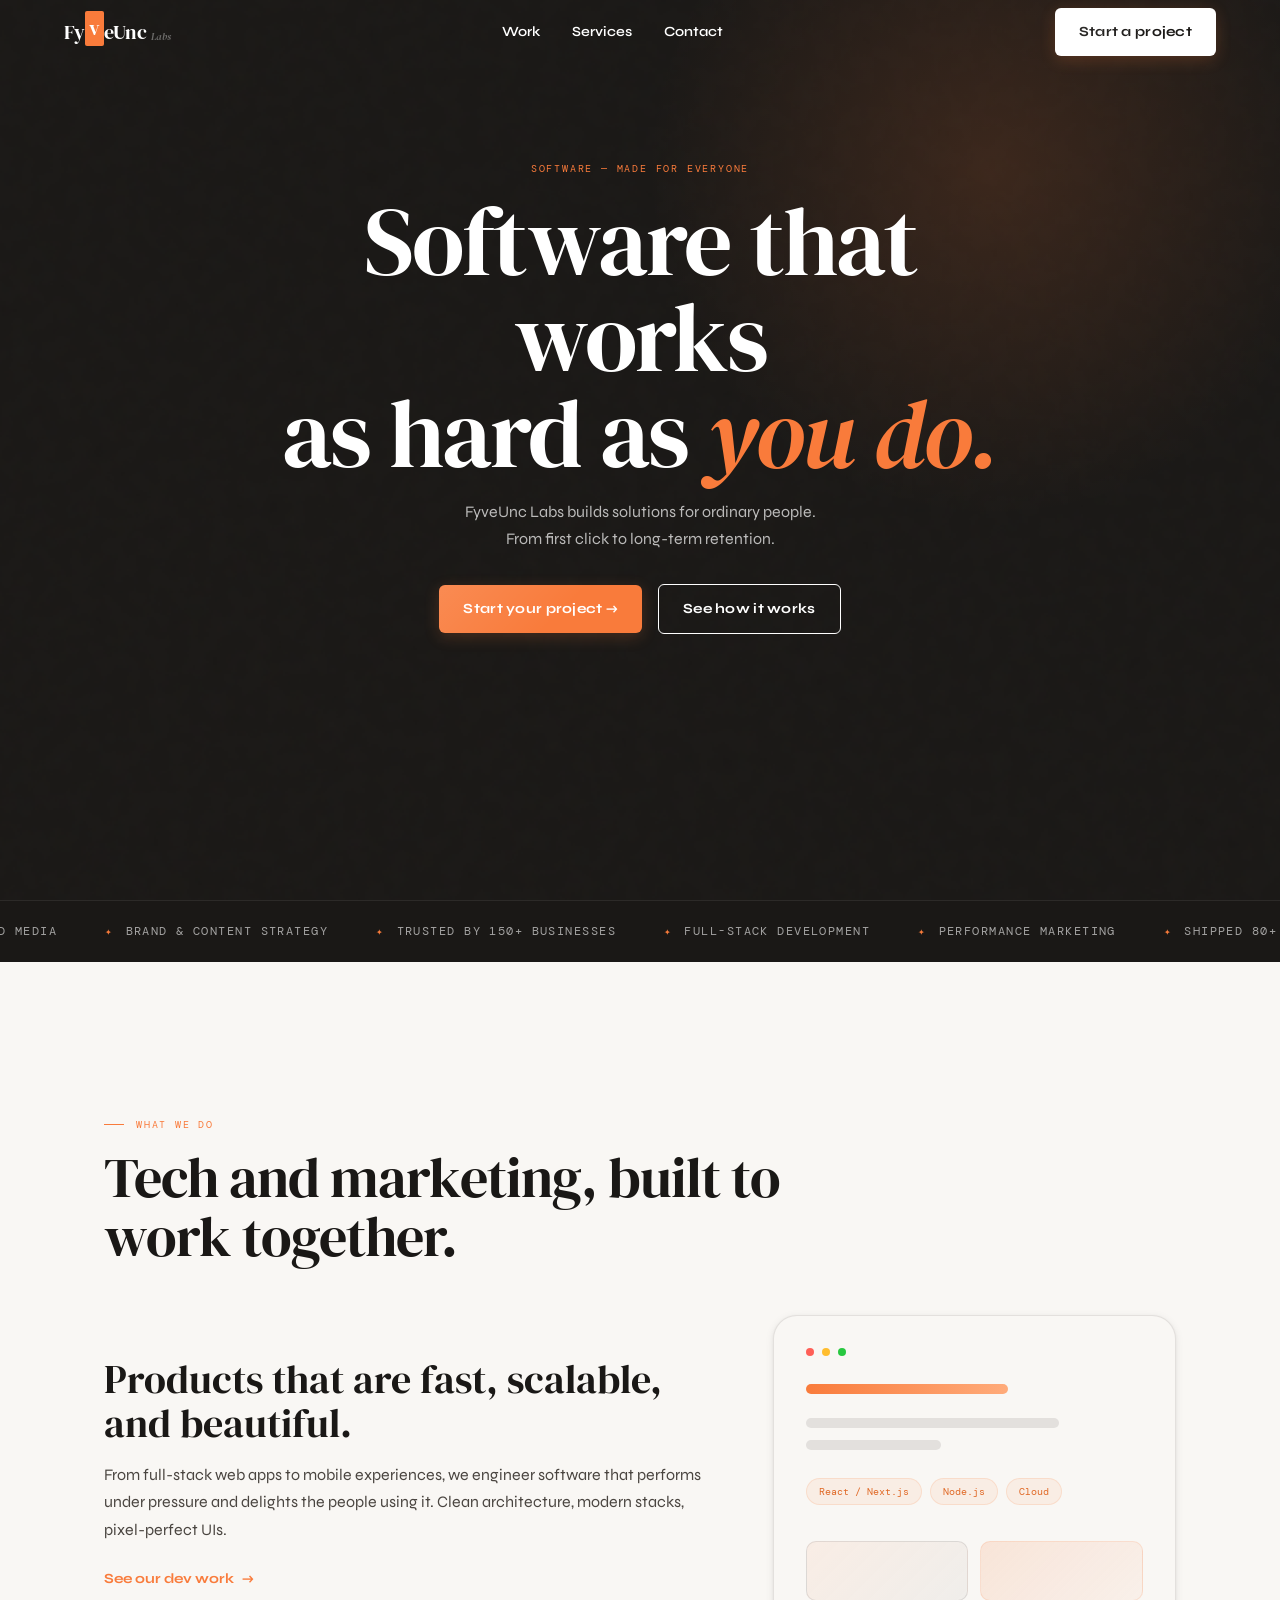
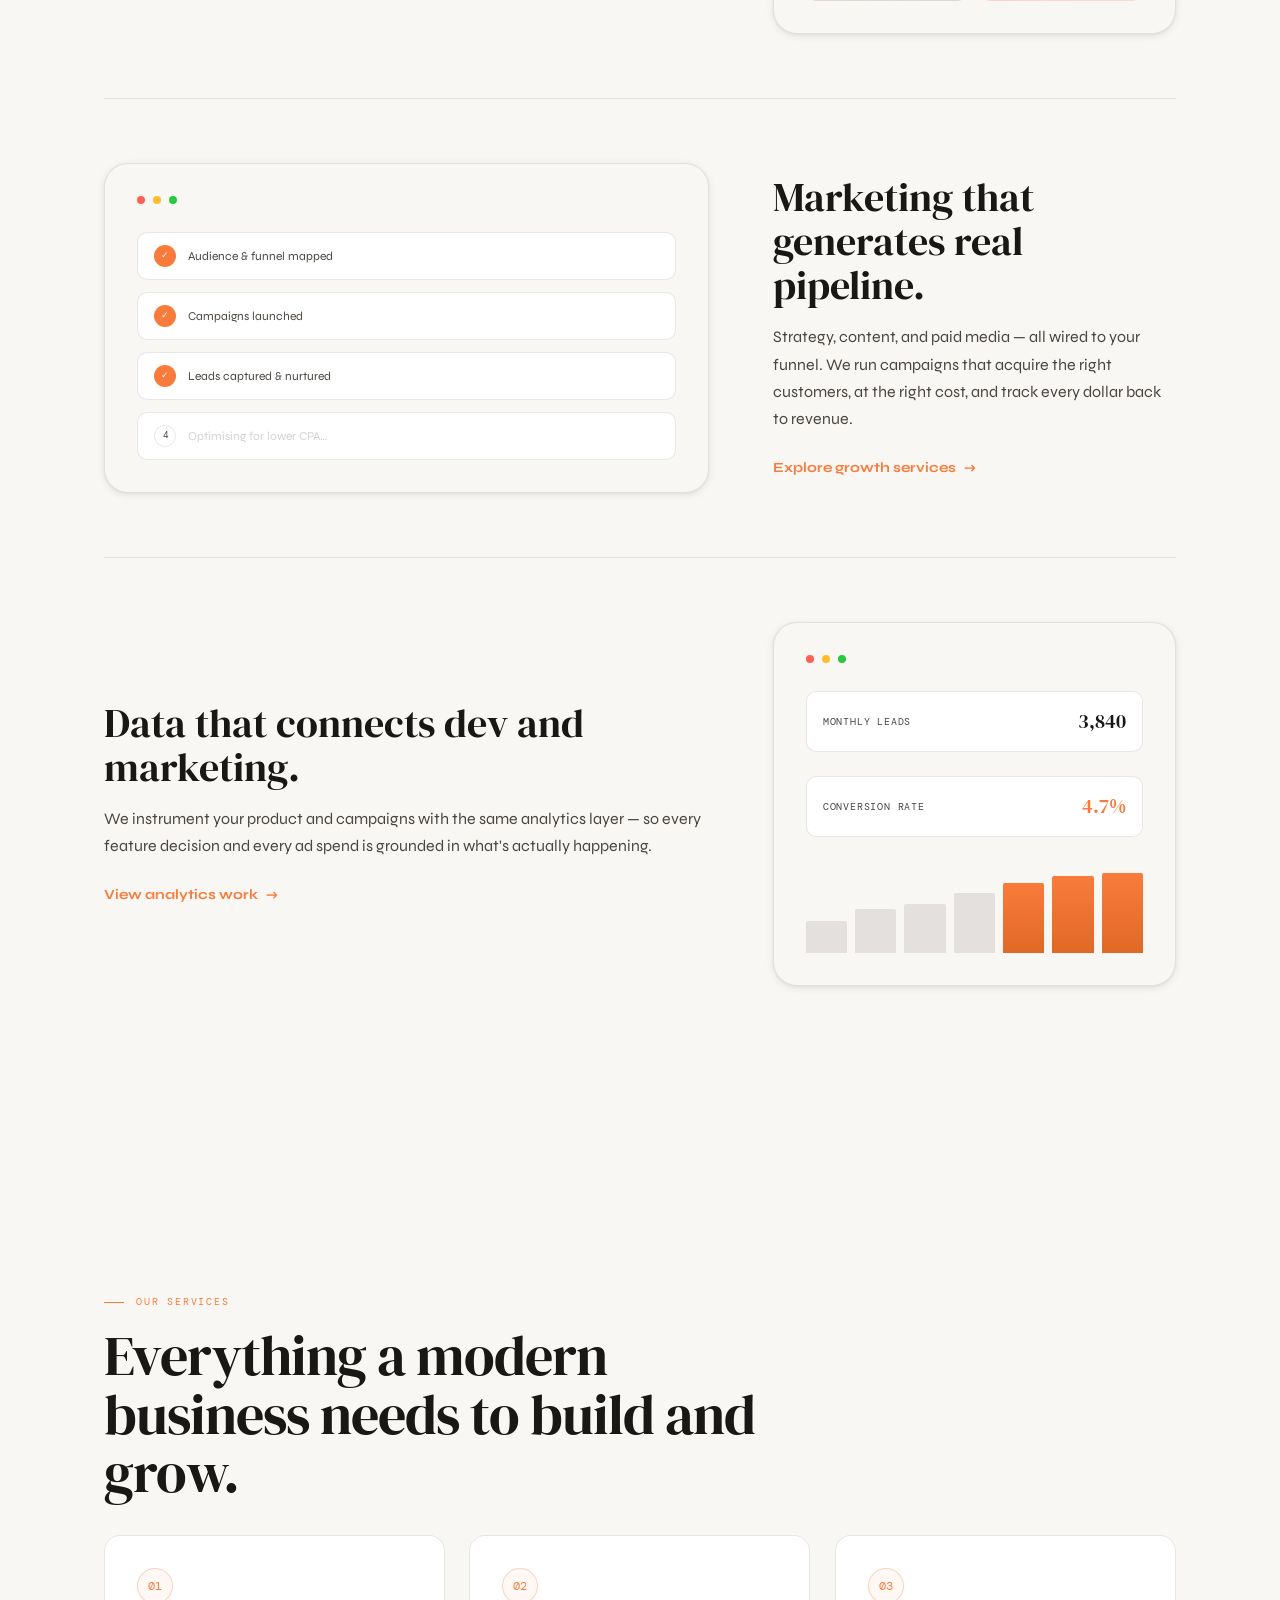
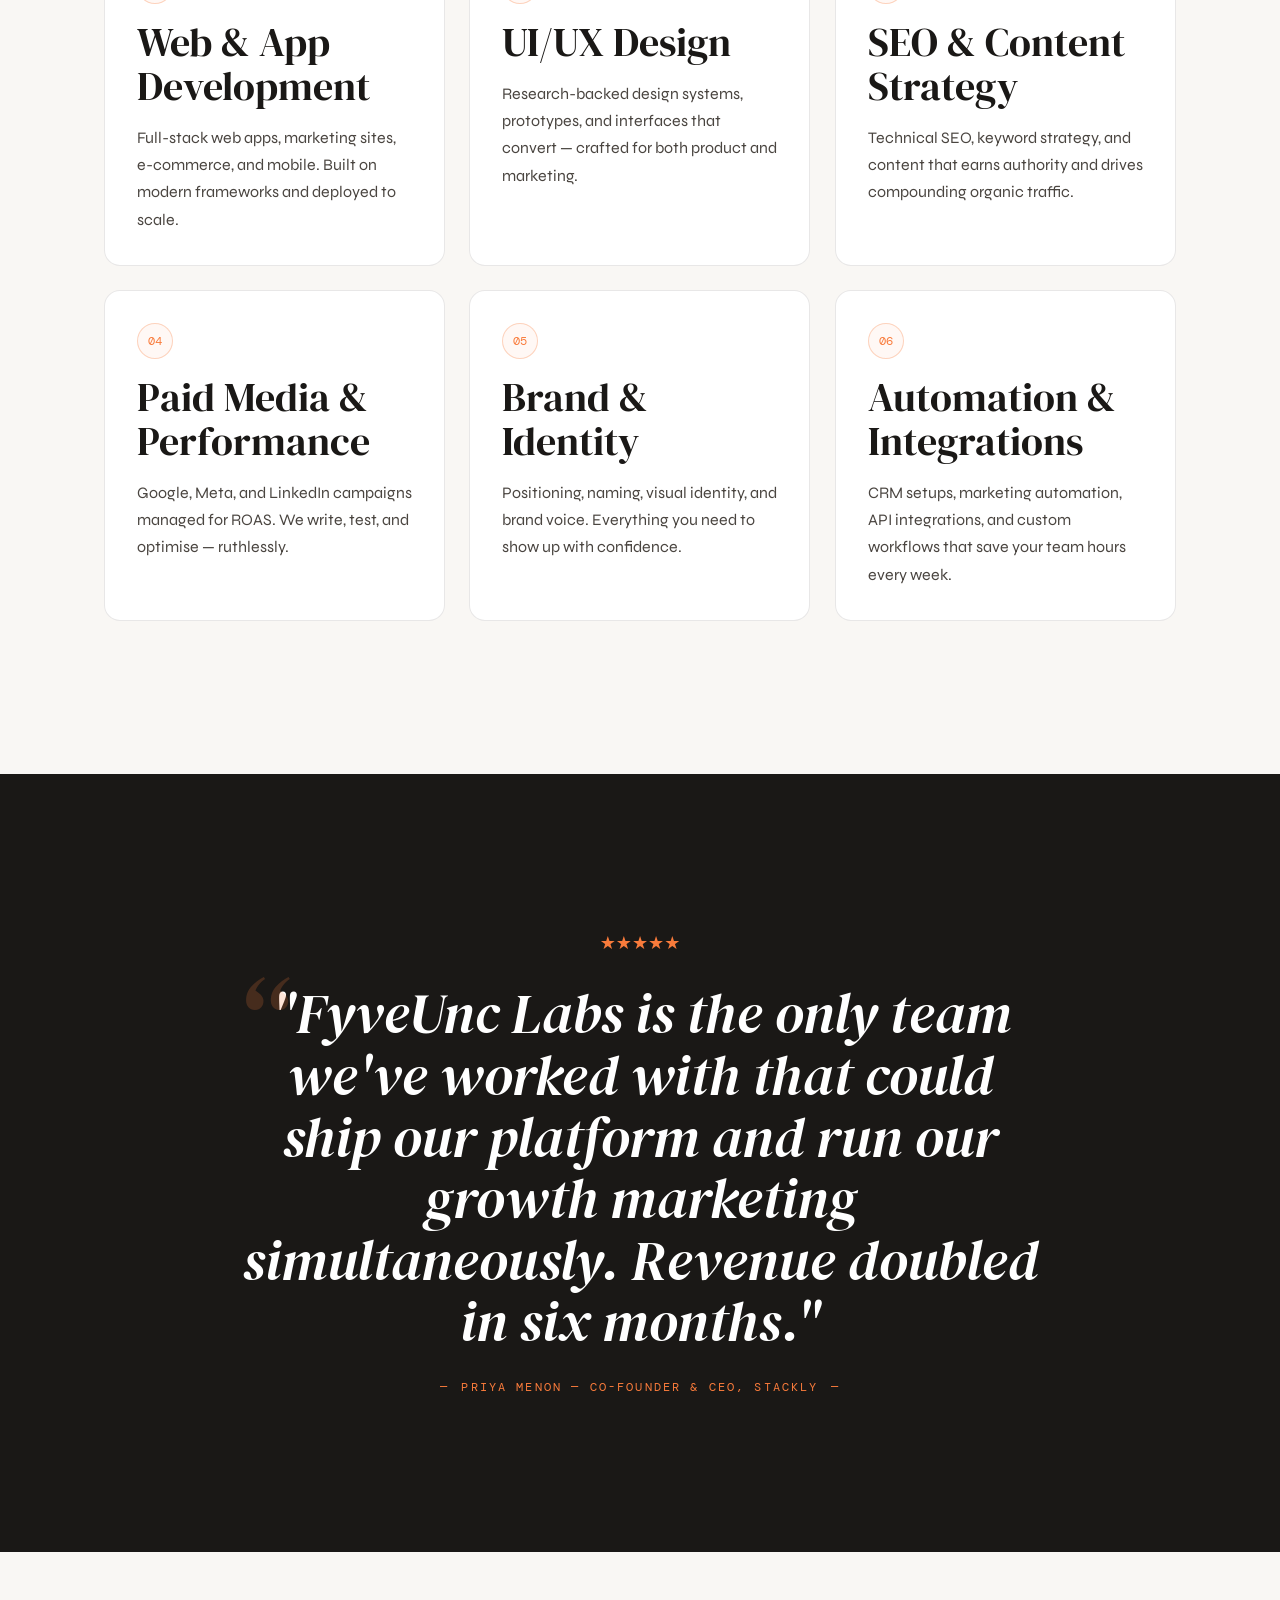
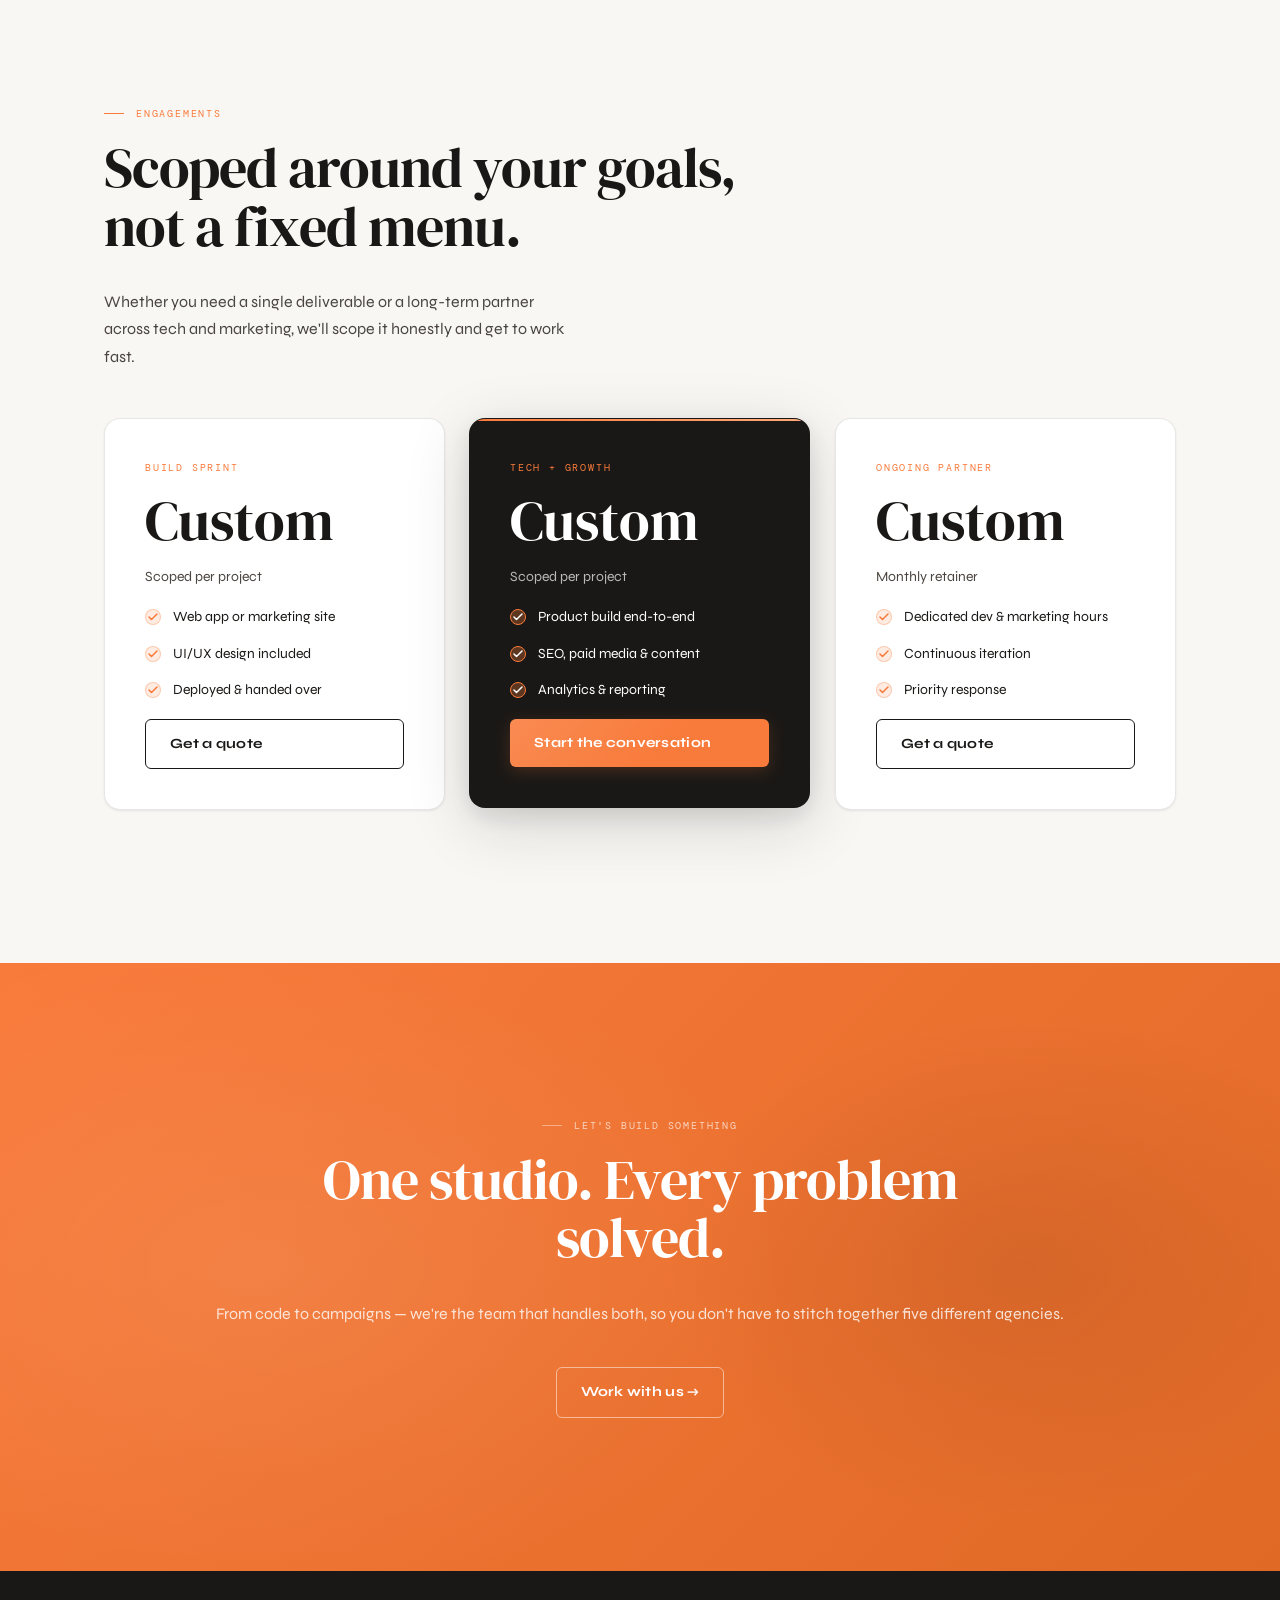
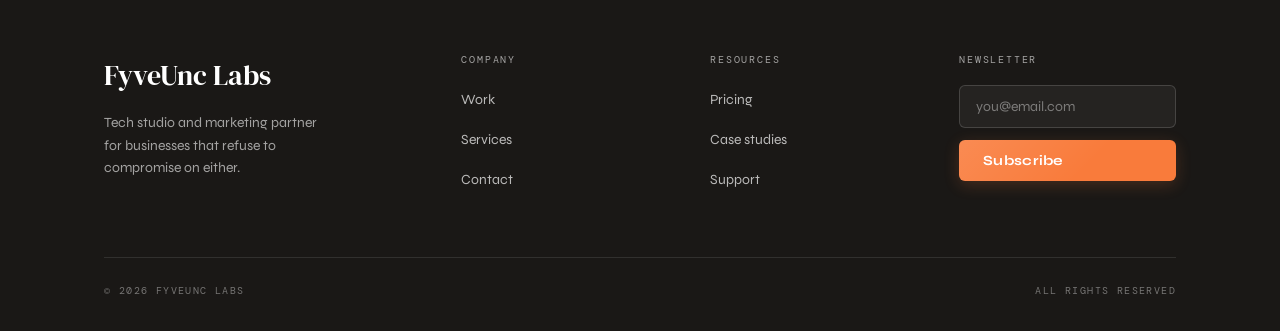
==== index.html @ 876e9940 "first commit" ====
<!doctype html>
<html lang="en">

<head>
    <meta charset="utf-8" />
    <meta name="viewport" content="width=device-width,initial-scale=1" />
    <title>FyveUnc Labs — Tech & Marketing Studio</title>
    <meta name="description"
        content="FyveUnc Labs is a full-service tech and marketing studio. We build software, apps, and digital products — and we grow them with strategy, content, and performance marketing." />
    <link rel="preconnect" href="https://fonts.googleapis.com">
    <link rel="preconnect" href="https://fonts.gstatic.com" crossorigin>
    <link
        href="https://fonts.googleapis.com/css2?family=DM+Serif+Display:ital@0;1&family=Syne:wght@400;600;700&family=DM+Mono:wght@400;500&display=swap"
        rel="stylesheet">
    <link rel="stylesheet" href="./styles.css">
</head>

<body class="theme-hero">
    <!-- Scroll progress indicator -->
    <div id="scroll-progress" aria-hidden="true"></div>

    <!-- Mobile menu overlay -->
    <div class="nav-mobile-overlay" id="mobile-menu" aria-hidden="true">
        <a class="nav-mobile-link" href="./work.html">Work</a>
        <a class="nav-mobile-link" href="./services.html">Services</a>
        <a class="nav-mobile-link" href="./contact.html">Contact</a>
        <a class="btn-primary" href="./contact.html" style="width:fit-content;margin-top:auto">Start a project →</a>
    </div>

    <nav class="nav" id="nav">
        <a class="nav-logo" href="./index.html" aria-label="FyveUnc Labs home">
            <span>Fy</span><span class="logo-v">v</span><span>eUnc</span>
            <span class="logo-labs">Labs</span>
        </a>
        <div class="nav-links" aria-label="Primary navigation">
            <a class="nav-link" href="./work.html">Work</a>
            <a class="nav-link" href="./services.html">Services</a>
            <a class="nav-link" href="./contact.html">Contact</a>
        </div>
        <a class="btn-primary nav-cta" href="./contact.html">Start a project</a>
        <button class="nav-hamburger" id="hamburger" aria-label="Open menu" aria-expanded="false"
            aria-controls="mobile-menu">
            <span class="nav-hamburger-line"></span>
            <span class="nav-hamburger-line"></span>
            <span class="nav-hamburger-line"></span>
        </button>
    </nav>

    <main>
        <!-- ── Hero ───────────────────────────────────────────────────────── -->
        <section class="section hero-section" id="hero">
            <div class="container hero-center" data-stagger="120">
                <div class="hero-copy reveal">
                    <p class="eyebrow hero-eyebrow">Software — Made for everyone</p>
                    <h1 class="hero-title">Software that works<br class="desktop-only"> as hard as
                        <em style="color: var(--color-signal); font-style: italic;">you do.</em>
                    </h1>
                    <p class="hero-subtext">FyveUnc Labs builds solutions for ordinary people. From
                        first click to long-term retention.</p>
                    <div class="hero-actions">
                        <a class="btn-primary" href="./contact.html" id="hero-cta">Start your project →</a>
                        <a class="btn-secondary" href="./services.html" id="hero-secondary">See how it works</a>
                    </div>
                </div>
            </div>
        </section>

        <!-- ── Social Proof Ticker ────────────────────────────────────────── -->
        <div class="social-proof-bar" aria-label="Key metrics">
            <div class="social-proof-track" aria-hidden="true">
                <span>Full-stack development</span>
                <span>Performance marketing</span>
                <span>Shipped 80+ products</span>
                <span>SEO & paid media</span>
                <span>Brand & content strategy</span>
                <span>Trusted by 150+ businesses</span>
                <!-- duplicate for seamless loop -->
                <span>Full-stack development</span>
                <span>Performance marketing</span>
                <span>Shipped 80+ products</span>
                <span>SEO & paid media</span>
                <span>Brand & content strategy</span>
                <span>Trusted by 150+ businesses</span>
            </div>
        </div>

        <!-- ── Feature 01 ─────────────────────────────────────────────────── -->
        <section class="section" aria-labelledby="feature1-heading">
            <div class="container" data-stagger="80">
                <p class="eyebrow reveal">What we do</p>
                <h2 class="section-heading reveal" id="feature1-heading">Tech and marketing, built to work together.
                </h2>

                <!-- Row 1 -->
                <div class="feature-row grid-feature">
                    <div class="feature-copy reveal">
                        <h3 class="feature-heading">Products that are fast, scalable, and beautiful.</h3>
                        <p class="text-body">From full-stack web apps to mobile experiences, we engineer software that
                            performs under pressure and delights the people using it. Clean architecture, modern stacks,
                            pixel-perfect UIs.</p>
                        <a class="feature-link" href="./services.html">See our dev work</a>
                    </div>
                    <div class="feature-visual reveal">
                        <div class="feature-visual-inner">
                            <div class="mock-ui-header">
                                <div class="mock-ui-dot"></div>
                                <div class="mock-ui-dot"></div>
                                <div class="mock-ui-dot"></div>
                            </div>
                            <div class="mock-ui-bar accent"></div>
                            <div class="mock-ui-bar medium" style="margin-top:var(--space-3)"></div>
                            <div class="mock-ui-bar short"></div>
                            <div class="mock-tags" style="margin-top:var(--space-4)">
                                <span class="mock-tag">React / Next.js</span>
                                <span class="mock-tag">Node.js</span>
                                <span class="mock-tag">Cloud</span>
                            </div>
                            <div style="display:flex;gap:var(--space-3);margin-top:var(--space-6)">
                                <div
                                    style="flex:1;height:60px;border-radius:var(--radius-lg);background:linear-gradient(135deg,var(--color-signal-08),var(--color-void-04));border:1px solid var(--color-rule)">
                                </div>
                                <div
                                    style="flex:1;height:60px;border-radius:var(--radius-lg);background:linear-gradient(135deg,var(--color-signal-15),var(--color-signal-05));border:1px solid var(--color-signal-15)">
                                </div>
                            </div>
                        </div>
                    </div>
                </div>

                <!-- Row 2 -->
                <div class="feature-row grid-feature reverse">
                    <div class="feature-copy reveal">
                        <h3 class="feature-heading">Marketing that generates real pipeline.</h3>
                        <p class="text-body">Strategy, content, and paid media — all wired to your funnel. We run
                            campaigns that acquire the right customers, at the right cost, and track every dollar back
                            to revenue.</p>
                        <a class="feature-link" href="./services.html">Explore growth services</a>
                    </div>
                    <div class="feature-visual reveal">
                        <div class="feature-visual-inner">
                            <div class="mock-ui-header">
                                <div class="mock-ui-dot"></div>
                                <div class="mock-ui-dot"></div>
                                <div class="mock-ui-dot"></div>
                            </div>
                            <div class="mock-flow">
                                <div class="mock-flow-step done">
                                    <div class="mock-flow-num">✓</div>
                                    <div class="mock-flow-text">Audience & funnel mapped</div>
                                </div>
                                <div class="mock-flow-step done">
                                    <div class="mock-flow-num">✓</div>
                                    <div class="mock-flow-text">Campaigns launched</div>
                                </div>
                                <div class="mock-flow-step done">
                                    <div class="mock-flow-num">✓</div>
                                    <div class="mock-flow-text">Leads captured & nurtured</div>
                                </div>
                                <div class="mock-flow-step">
                                    <div class="mock-flow-num"
                                        style="border:1px solid var(--color-rule);background:transparent;color:var(--color-ember)">
                                        4</div>
                                    <div class="mock-flow-text" style="color:var(--color-rule-strong)">Optimising for
                                        lower CPA…</div>
                                </div>
                            </div>
                        </div>
                    </div>
                </div>

                <!-- Row 3 -->
                <div class="feature-row grid-feature">
                    <div class="feature-copy reveal">
                        <h3 class="feature-heading">Data that connects dev and marketing.</h3>
                        <p class="text-body">We instrument your product and campaigns with the same analytics layer — so
                            every feature decision and every ad spend is grounded in what's actually happening.</p>
                        <a class="feature-link" href="./services.html">View analytics work</a>
                    </div>
                    <div class="feature-visual reveal">
                        <div class="feature-visual-inner">
                            <div class="mock-ui-header">
                                <div class="mock-ui-dot"></div>
                                <div class="mock-ui-dot"></div>
                                <div class="mock-ui-dot"></div>
                            </div>
                            <div class="mock-stat-row" style="margin-bottom:var(--space-3)">
                                <span class="mock-stat-label">Monthly Leads</span>
                                <span class="mock-stat-value">3,840</span>
                            </div>
                            <div class="mock-stat-row">
                                <span class="mock-stat-label">Conversion Rate</span>
                                <span class="mock-stat-value" style="color:var(--color-signal)">4.7%</span>
                            </div>
                            <div class="mock-chart" style="margin-top:var(--space-6)">
                                <div class="mock-chart-bar" style="height:40%"></div>
                                <div class="mock-chart-bar" style="height:55%"></div>
                                <div class="mock-chart-bar" style="height:62%"></div>
                                <div class="mock-chart-bar" style="height:75%"></div>
                                <div class="mock-chart-bar active" style="height:88%"></div>
                                <div class="mock-chart-bar active" style="height:96%"></div>
                                <div class="mock-chart-bar active" style="height:100%"></div>
                            </div>
                        </div>
                    </div>
                </div>
            </div>
        </section>

        <!-- ── Services Cards ──────────────────────────────────────────────── -->
        <section class="section section-canvas" aria-labelledby="feature2-heading">
            <div class="container" data-stagger="80">
                <p class="eyebrow reveal">Our services</p>
                <h2 class="section-heading reveal" id="feature2-heading">Everything a modern business needs to build and
                    grow.</h2>
                <div class="grid-3" data-stagger="100">
                    <article class="feature-card reveal">
                        <div class="feature-icon">01</div>
                        <h3 class="feature-heading">Web & App Development</h3>
                        <p class="text-body">Full-stack web apps, marketing sites, e-commerce, and mobile. Built on
                            modern frameworks and deployed to scale.</p>
                    </article>
                    <article class="feature-card reveal">
                        <div class="feature-icon">02</div>
                        <h3 class="feature-heading">UI/UX Design</h3>
                        <p class="text-body">Research-backed design systems, prototypes, and interfaces that convert —
                            crafted for both product and marketing.</p>
                    </article>
                    <article class="feature-card reveal">
                        <div class="feature-icon">03</div>
                        <h3 class="feature-heading">SEO & Content Strategy</h3>
                        <p class="text-body">Technical SEO, keyword strategy, and content that earns authority and
                            drives compounding organic traffic.</p>
                    </article>
                    <article class="feature-card reveal">
                        <div class="feature-icon">04</div>
                        <h3 class="feature-heading">Paid Media & Performance</h3>
                        <p class="text-body">Google, Meta, and LinkedIn campaigns managed for ROAS. We write, test, and
                            optimise — ruthlessly.</p>
                    </article>
                    <article class="feature-card reveal">
                        <div class="feature-icon">05</div>
                        <h3 class="feature-heading">Brand & Identity</h3>
                        <p class="text-body">Positioning, naming, visual identity, and brand voice. Everything you need
                            to show up with confidence.</p>
                    </article>
                    <article class="feature-card reveal">
                        <div class="feature-icon">06</div>
                        <h3 class="feature-heading">Automation & Integrations</h3>
                        <p class="text-body">CRM setups, marketing automation, API integrations, and custom workflows
                            that save your team hours every week.</p>
                    </article>
                </div>
            </div>
        </section>

        <!-- ── Testimonial ────────────────────────────────────────────────── -->
        <section class="section section-dark" aria-label="Customer quote">
            <div class="container">
                <div class="quote-stars reveal" aria-label="5 stars">★★★★★</div>
                <p class="quote reveal">"FyveUnc Labs is the only team we've worked with that could ship our platform
                    and run our growth marketing simultaneously. Revenue doubled in six months."</p>
                <p class="quote-attribution reveal">Priya Menon — Co-founder & CEO, Stackly</p>
            </div>
        </section>


        <!-- ── Pricing ────────────────────────────────────────────────────── -->
        <section class="section" aria-labelledby="pricing-heading">
            <div class="container" data-stagger="80">
                <p class="eyebrow reveal">Engagements</p>
                <h2 class="section-heading reveal" id="pricing-heading">Scoped around your goals, not a fixed menu.</h2>
                <p class="text-body reveal" style="max-width:52ch;margin-bottom:var(--space-12)">Whether you need a
                    single deliverable or a long-term partner across tech and marketing, we'll scope it honestly and get
                    to work fast.</p>
                <div class="pricing-grid">
                    <article class="pricing-card reveal">
                        <div class="pricing-badge">Build Sprint</div>
                        <div class="pricing-price">Custom</div>
                        <div class="pricing-interval">Scoped per project</div>
                        <ul class="pricing-list">
                            <li>Web app or marketing site</li>
                            <li>UI/UX design included</li>
                            <li>Deployed &amp; handed over</li>
                        </ul>
                        <a class="btn-secondary" href="./contact.html" id="pricing-brand">Get a quote</a>
                    </article>
                    <article class="pricing-card featured reveal">
                        <div class="pricing-badge">Tech + Growth</div>
                        <div class="pricing-price">Custom</div>
                        <div class="pricing-interval">Scoped per project</div>
                        <ul class="pricing-list">
                            <li>Product build end-to-end</li>
                            <li>SEO, paid media &amp; content</li>
                            <li>Analytics &amp; reporting</li>
                        </ul>
                        <a class="btn-primary" href="./contact.html" id="pricing-product">Start the conversation</a>
                    </article>
                    <article class="pricing-card reveal">
                        <div class="pricing-badge">Ongoing Partner</div>
                        <div class="pricing-price">Custom</div>
                        <div class="pricing-interval">Monthly retainer</div>
                        <ul class="pricing-list">
                            <li>Dedicated dev &amp; marketing hours</li>
                            <li>Continuous iteration</li>
                            <li>Priority response</li>
                        </ul>
                        <a class="btn-secondary" href="./contact.html" id="pricing-retainer">Get a quote</a>
                    </article>
                </div>
            </div>
        </section>

        <!-- ── CTA Banner ─────────────────────────────────────────────────── -->
        <section class="section cta-banner" aria-labelledby="cta-heading">
            <div class="container" data-stagger="80">
                <p class="eyebrow reveal">Let's build something</p>
                <h2 class="section-heading reveal" id="cta-heading">One studio. Every problem solved.</h2>
                <p class="text-body reveal">From code to campaigns — we're the team that handles both, so you don't have
                    to stitch together five different agencies.</p>
                <div class="hero-actions reveal" style="justify-content:center;margin-top:var(--space-10)">
                    <a class="btn-secondary" href="./contact.html" id="cta-contact">Work with us →</a>
                </div>
            </div>
        </section>
    </main>

    <footer class="site-footer" aria-label="Site footer">
        <div class="container">
            <div class="footer-grid">
                <div>
                    <div class="footer-brand">FyveUnc Labs</div>
                    <p class="text-body footer-muted">Tech studio and marketing partner for businesses that refuse to
                        compromise on either.</p>
                </div>
                <div>
                    <div class="footer-label">Company</div>
                    <ul class="footer-links">
                        <li><a href="./work.html">Work</a></li>
                        <li><a href="./services.html">Services</a></li>
                        <li><a href="./contact.html">Contact</a></li>
                    </ul>
                </div>
                <div>
                    <div class="footer-label">Resources</div>
                    <ul class="footer-links">
                        <li><a href="./services.html">Pricing</a></li>
                        <li><a href="./work.html">Case studies</a></li>
                        <li><a href="./contact.html">Support</a></li>
                    </ul>
                </div>
                <div>
                    <div class="footer-label">Newsletter</div>
                    <form class="footer-form" id="newsletter-form" novalidate>
                        <input class="footer-input" type="email" placeholder="you@email.com" aria-label="Email address"
                            id="newsletter-email">
                        <button class="btn-primary" type="submit" id="newsletter-submit">Subscribe</button>
                    </form>
                </div>
            </div>
            <div class="footer-bottom">
                <span>© 2026 FyveUnc Labs</span>
                <span>All rights reserved</span>
            </div>
        </div>
    </footer>

    <script src="./script.js"></script>
</body>

</html>
---- styles.css ----
@import "./tokens.css";

/* ─── Reset & Base ────────────────────────────────────────────────────────── */
*,
*::before,
*::after {
    box-sizing: border-box;
    margin: 0;
    padding: 0;
}

html {
    font-size: var(--text-md);
    scroll-behavior: smooth;
    -webkit-font-smoothing: antialiased;
    -moz-osx-font-smoothing: grayscale;
}

body {
    font-family: var(--font-sans);
    font-size: var(--text-md);
    line-height: 1.75;
    color: var(--color-void);
    background: var(--color-canvas);
    background-image:
        radial-gradient(var(--bg-spot-1-width) var(--bg-spot-1-height) at 10% -20%, var(--color-signal-08), var(--color-transparent) 60%),
        radial-gradient(var(--bg-spot-2-width) var(--bg-spot-2-height) at 90% -10%, var(--color-void-08), var(--color-transparent) 65%);
    overflow-x: hidden;
}

a {
    color: inherit;
    text-decoration: none;
}

img {
    display: block;
    max-width: 100%;
}

ul {
    list-style: none;
}

/* ─── Scroll Progress Bar ─────────────────────────────────────────────────── */
#scroll-progress {
    position: fixed;
    top: 0;
    left: 0;
    height: 2px;
    width: 0%;
    background: var(--color-signal);
    z-index: 200;
    transition: width 0.1s linear;
    border-radius: 0 2px 2px 0;
}

/* ─── Layout ──────────────────────────────────────────────────────────────── */
.container {
    max-width: var(--max-width);
    margin: 0 auto;
    padding: 0 var(--gutter);
}

.section {
    padding: var(--section-gap) 0;
}

.page-standard {
    padding-top: calc(var(--space-16) + var(--space-8));
}

.section-canvas {
    background: var(--color-canvas);
}

.section-dark {
    background: var(--color-void);
    color: var(--color-white);
}

.section-dark .section-heading {
    color: var(--color-white);
}

.section-dark .eyebrow {
    color: var(--color-signal);
}

.section-dark .text-body {
    color: var(--color-white-70);
}

/* ─── Typography ──────────────────────────────────────────────────────────── */
.eyebrow {
    font-family: var(--font-mono);
    font-size: var(--text-xs);
    letter-spacing: var(--tracking-wide);
    text-transform: uppercase;
    color: var(--color-signal);
    margin-bottom: var(--space-4);
    display: flex;
    align-items: center;
    gap: var(--space-3);
}

.eyebrow::before {
    content: '';
    display: block;
    width: 20px;
    height: 1px;
    background: currentColor;
    flex-shrink: 0;
}

.section-heading {
    font-family: var(--font-display);
    font-size: var(--text-3xl);
    font-weight: 400;
    letter-spacing: var(--tracking-tight);
    line-height: 1.05;
    color: var(--color-void);
    max-width: var(--max-width-text);
    margin-bottom: var(--space-8);
}

.text-body {
    font-family: var(--font-sans);
    font-size: var(--text-md);
    color: var(--color-ember);
    line-height: 1.7;
}

/* ─── Navigation ──────────────────────────────────────────────────────────── */
.nav {
    position: fixed;
    top: 0;
    left: 0;
    right: 0;
    height: var(--space-16);
    display: flex;
    align-items: center;
    justify-content: space-between;
    padding: 0 var(--gutter);
    z-index: 100;
    background: var(--color-transparent);
    transition:
        background var(--duration-slow) ease,
        border-color var(--duration-slow) ease,
        box-shadow var(--duration-slow) ease;
}

.nav.scrolled {
    background: var(--color-canvas-95);
    backdrop-filter: blur(var(--blur-md));
    -webkit-backdrop-filter: blur(var(--blur-md));
    border-bottom: var(--border-thin) solid var(--color-rule);
    box-shadow: 0 1px 20px rgba(26, 24, 22, 0.05);
}

.nav-logo {
    font-family: var(--font-display);
    font-size: var(--text-lg);
    color: var(--color-void);
    text-decoration: none;
    display: flex;
    align-items: flex-end;
    gap: 0;
    transition: opacity var(--duration-base) ease;
}

.nav-logo:hover {
    opacity: 0.8;
}

.logo-v {
    background: var(--color-signal);
    color: var(--color-white);
    padding: 0 var(--space-1);
    position: relative;
    top: calc(-1 * var(--space-1));
    border-radius: 2px;
    transition: background var(--duration-base) ease;
}

.nav-logo:hover .logo-v {
    background: var(--color-signal-dark);
}

.logo-labs {
    font-style: italic;
    font-size: var(--text-xs);
    color: var(--color-ember);
    margin-left: var(--space-1);
    margin-bottom: var(--space-1);
    opacity: 0.6;
}

.nav-links {
    display: flex;
    gap: var(--space-8);
    list-style: none;
    align-items: center;
}

.nav-link {
    font-family: var(--font-sans);
    font-size: var(--text-base);
    font-weight: 600;
    color: var(--color-void);
    transition: color var(--duration-base) ease;
    position: relative;
}

.nav-link::after {
    content: '';
    position: absolute;
    bottom: -3px;
    left: 0;
    right: 0;
    height: 1.5px;
    background: var(--color-signal);
    transform: scaleX(0);
    transform-origin: left;
    transition: transform var(--duration-base) var(--ease-out-expo);
}

.nav-link:hover::after,
.nav-link.active::after {
    transform: scaleX(1);
}

.nav-link:hover,
.nav-link.active {
    color: var(--color-signal);
}

/* Theme: hero (white text on dark) */
.theme-hero .nav-logo,
.theme-hero .nav-link {
    color: var(--color-white);
}

.theme-hero .logo-labs {
    color: var(--color-white-60);
}

.theme-hero .nav-cta {
    background: var(--color-white);
    color: var(--color-void);
}

.theme-hero .nav-cta:hover {
    background: var(--color-glow);
    transform: translateY(-1px);
    box-shadow: var(--shadow-sm);
}

.theme-hero .nav.scrolled .nav-logo,
.theme-hero .nav.scrolled .nav-link {
    color: var(--color-void);
}

.theme-hero .nav.scrolled .logo-labs {
    color: var(--color-ember);
}

.theme-hero .nav.scrolled .nav-cta {
    background: var(--color-signal);
    color: var(--color-white);
}

/* Mobile hamburger */
.nav-hamburger {
    display: none;
    flex-direction: column;
    justify-content: center;
    gap: 5px;
    width: 32px;
    height: 32px;
    cursor: pointer;
    background: none;
    border: none;
    padding: 4px;
    border-radius: var(--radius-md);
    transition: background var(--duration-fast) ease;
}

.nav-hamburger:hover {
    background: var(--color-void-05);
}

.nav-hamburger-line {
    display: block;
    height: 1.5px;
    background: currentColor;
    border-radius: 2px;
    transition: transform var(--duration-base) var(--ease-out-expo), opacity var(--duration-base) ease, width var(--duration-base) ease;
    transform-origin: left;
}

.nav-hamburger-line:nth-child(3) {
    width: 65%;
}

.nav.menu-open .nav-hamburger-line:nth-child(1) {
    transform: rotate(45deg) translate(1px, -1px);
}

.nav.menu-open .nav-hamburger-line:nth-child(2) {
    opacity: 0;
    transform: scaleX(0);
}

.nav.menu-open .nav-hamburger-line:nth-child(3) {
    width: 100%;
    transform: rotate(-45deg) translate(1px, 1px);
}

.nav-mobile-overlay {
    display: none;
    position: fixed;
    inset: 0;
    background: var(--color-void);
    color: var(--color-white);
    z-index: 99;
    flex-direction: column;
    padding: calc(var(--space-16) + var(--space-8)) var(--gutter) var(--space-16);
    gap: var(--space-8);
    transform: translateX(100%);
    transition: transform var(--duration-slow) var(--ease-out-expo);
}

.nav-mobile-overlay.active {
    transform: translateX(0);
}

.nav-mobile-link {
    font-family: var(--font-display);
    font-size: var(--text-2xl);
    font-weight: 400;
    color: var(--color-white);
    transition: color var(--duration-base) ease;
    border-bottom: 1px solid var(--color-white-10);
    padding-bottom: var(--space-6);
}

.nav-mobile-link:hover {
    color: var(--color-signal);
}

/* ─── Buttons ─────────────────────────────────────────────────────────────── */
.btn-primary,
.btn-secondary,
.btn-ghost {
    display: inline-flex;
    align-items: center;
    gap: var(--space-2);
    font-family: var(--font-sans);
    font-size: var(--text-base);
    font-weight: 700;
    letter-spacing: var(--tracking-small);
    padding: var(--space-3) var(--space-6);
    border-radius: var(--radius-md);
    border: none;
    cursor: pointer;
    text-decoration: none;
    transition:
        background var(--duration-base) ease,
        transform var(--duration-fast) var(--ease-spring),
        color var(--duration-base) ease,
        border-color var(--duration-base) ease,
        box-shadow var(--duration-base) ease;
    position: relative;
    overflow: hidden;
}

.btn-primary {
    background: var(--color-signal);
    color: var(--color-white);
    box-shadow: var(--shadow-signal-sm);
}

.btn-primary::after {
    content: '';
    position: absolute;
    inset: 0;
    background: linear-gradient(135deg, rgba(255, 255, 255, 0.12) 0%, transparent 60%);
    pointer-events: none;
}

.btn-primary:hover {
    background: var(--color-signal-dark);
    transform: translateY(-2px);
    box-shadow: var(--shadow-signal);
}

.btn-primary:active {
    transform: translateY(0);
    box-shadow: var(--shadow-signal-sm);
}

.btn-secondary {
    background: var(--color-transparent);
    color: var(--color-void);
    border: var(--border-medium) solid var(--color-void);
}

.btn-secondary:hover {
    border-color: var(--color-signal);
    color: var(--color-signal);
    transform: translateY(-2px);
    box-shadow: var(--shadow-sm);
}

.btn-secondary:active {
    transform: translateY(0);
}

.btn-ghost {
    background: var(--color-transparent);
    color: var(--color-signal);
    border: var(--border-medium) solid var(--color-signal);
}

.btn-ghost:hover {
    background: var(--color-signal-08);
    transform: translateY(-2px);
}

/* ─── Hero ────────────────────────────────────────────────────────────────── */
.hero-section {
    background: var(--color-void);
    color: var(--color-white);
    min-height: 100vh;
    padding-top: calc(var(--space-20) + var(--space-20));
    position: relative;
    overflow: hidden;
}

/* Animated grain texture */
.hero-section::before {
    content: '';
    position: absolute;
    inset: -200%;
    background-image: url("data:image/svg+xml,%3Csvg viewBox='0 0 256 256' xmlns='http://www.w3.org/2000/svg'%3E%3Cfilter id='noise'%3E%3CfeTurbulence type='fractalNoise' baseFrequency='0.9' numOctaves='4' stitchTiles='stitch'/%3E%3C/filter%3E%3Crect width='100%25' height='100%25' filter='url(%23noise)' opacity='0.03'/%3E%3C/svg%3E");
    pointer-events: none;
    opacity: 0.5;
    z-index: 0;
}

/* Hero glow orbs */
.hero-section::after {
    content: '';
    position: absolute;
    top: -20%;
    right: -5%;
    width: 60vw;
    height: 60vw;
    max-width: 700px;
    max-height: 700px;
    border-radius: 50%;
    background: radial-gradient(circle at center, var(--color-signal-15) 0%, transparent 70%);
    pointer-events: none;
    z-index: 0;
    animation: heroGlowPulse 8s ease-in-out infinite;
}

@keyframes heroGlowPulse {

    0%,
    100% {
        opacity: 0.6;
        transform: scale(1);
    }

    50% {
        opacity: 1;
        transform: scale(1.08);
    }
}

.hero-center {
    display: flex;
    flex-direction: column;
    align-items: center;
    text-align: center;
    position: relative;
    z-index: 1;
}

.hero-center .hero-copy {
    max-width: 720px;
}

.hero-center .hero-subtext {
    margin-left: auto;
    margin-right: auto;
}

.hero-center .hero-actions {
    justify-content: center;
}

.hero-center .eyebrow {
    justify-content: center;
}

.hero-center .eyebrow::before {
    display: none;
}

.hero-eyebrow {
    color: var(--color-signal);
}

.hero-title {
    font-family: var(--font-display);
    font-size: var(--text-hero);
    font-weight: 400;
    line-height: 1.0;
    letter-spacing: var(--tracking-tighter);
    margin-bottom: var(--space-4);
}

.hero-subtext {
    font-family: var(--font-sans);
    font-size: var(--text-md);
    color: var(--color-white-70);
    margin-top: var(--space-4);
    max-width: 40ch;
    line-height: 1.7;
}

.hero-actions {
    margin-top: var(--space-8);
    display: flex;
    gap: var(--space-4);
    flex-wrap: wrap;
    align-items: center;
}

/* White secondary button on dark bg */
.hero-section .btn-secondary,
.section-dark .btn-secondary {
    color: var(--color-white);
    border-color: var(--color-white-30);
}

.hero-section .btn-secondary:hover,
.section-dark .btn-secondary:hover {
    border-color: var(--color-white);
    color: var(--color-white);
    background: var(--color-white-08);
}

/* Hero visual panel */
.hero-visual {
    background: var(--color-white-05);
    border: var(--border-thin) solid var(--color-white-12);
    border-radius: var(--radius-2xl);
    padding: var(--space-8);
    position: relative;
    overflow: hidden;
    backdrop-filter: blur(var(--blur-sm));
    box-shadow: 0 32px 80px rgba(0, 0, 0, 0.3), inset 0 1px 0 var(--color-white-10);
}

.hero-visual::after {
    content: "";
    position: absolute;
    inset: 0;
    background: radial-gradient(circle at top right, var(--color-signal-20), var(--color-transparent) 55%);
    pointer-events: none;
}

.hero-metrics {
    display: grid;
    grid-template-columns: repeat(2, minmax(0, 1fr));
    gap: var(--space-4);
    position: relative;
    z-index: 1;
}

.hero-metric {
    padding: var(--space-6);
    border-radius: var(--radius-xl);
    background: var(--color-white-05);
    border: var(--border-thin) solid var(--color-white-10);
    transition: background var(--duration-base) ease, border-color var(--duration-base) ease;
    cursor: default;
}

.hero-metric:hover {
    background: var(--color-white-08);
    border-color: var(--color-white-20);
}

.hero-metric-value {
    font-family: var(--font-display);
    font-size: var(--text-2xl);
    margin-bottom: var(--space-2);
    background: linear-gradient(135deg, #fff 50%, var(--color-signal-light));
    -webkit-background-clip: text;
    -webkit-text-fill-color: transparent;
    background-clip: text;
}

.hero-metric-label {
    font-family: var(--font-mono);
    font-size: var(--text-xs);
    letter-spacing: var(--tracking-wide);
    text-transform: uppercase;
    color: var(--color-white-60);
}

/* Live indicator dot */
.hero-live {
    display: flex;
    align-items: center;
    gap: var(--space-2);
    font-family: var(--font-mono);
    font-size: var(--text-xs);
    letter-spacing: var(--tracking-medium);
    text-transform: uppercase;
    color: var(--color-white-60);
    margin-bottom: var(--space-6);
    position: relative;
    z-index: 1;
}

.hero-live-dot {
    width: 6px;
    height: 6px;
    border-radius: 50%;
    background: #4ade80;
    box-shadow: 0 0 0 0 rgba(74, 222, 128, 0.4);
    animation: livePulse 2s ease-out infinite;
}

@keyframes livePulse {
    0% {
        box-shadow: 0 0 0 0 rgba(74, 222, 128, 0.4);
    }

    70% {
        box-shadow: 0 0 0 8px rgba(74, 222, 128, 0);
    }

    100% {
        box-shadow: 0 0 0 0 rgba(74, 222, 128, 0);
    }
}

/* ─── Social Proof Bar ────────────────────────────────────────────────────── */
.social-proof-bar {
    background: var(--color-void);
    color: var(--color-white);
    display: flex;
    align-items: center;
    justify-content: center;
    padding: var(--space-5) 0;
    border-top: var(--border-thin) solid var(--color-white-08);
    overflow: hidden;
}

.social-proof-track {
    display: flex;
    gap: var(--space-12);
    font-family: var(--font-mono);
    font-size: var(--text-sm);
    text-transform: uppercase;
    letter-spacing: var(--tracking-medium);
    color: var(--color-white-60);
    animation: marqueeTick 30s linear infinite;
    white-space: nowrap;
    flex-shrink: 0;
}

.social-proof-track span {
    display: inline-flex;
    align-items: center;
    gap: var(--space-3);
}

.social-proof-track span::before {
    content: '✦';
    color: var(--color-signal);
    font-size: 8px;
}

@keyframes marqueeTick {
    from {
        transform: translateX(0);
    }

    to {
        transform: translateX(-50%);
    }
}

/* ─── Feature Rows ────────────────────────────────────────────────────────── */
.grid-2 {
    display: grid;
    grid-template-columns: repeat(2, 1fr);
    gap: var(--space-8);
}

.grid-3 {
    display: grid;
    grid-template-columns: repeat(3, 1fr);
    gap: var(--space-6);
}

.grid-feature {
    display: grid;
    grid-template-columns: 3fr 2fr;
    gap: var(--space-16);
    align-items: center;
}

.feature-row {
    margin-top: var(--space-16);
    padding-top: var(--space-16);
    border-top: var(--border-thin) solid var(--color-rule);
}

.feature-row:first-of-type {
    margin-top: var(--space-12);
    padding-top: 0;
    border-top: none;
}

.feature-row.reverse .feature-copy {
    order: 2;
}

.feature-row.reverse .feature-visual {
    order: 1;
}

.feature-heading {
    font-family: var(--font-display);
    font-size: var(--text-2xl);
    font-weight: 400;
    line-height: 1.1;
    margin-bottom: var(--space-4);
}

.feature-link {
    display: inline-flex;
    align-items: center;
    gap: var(--space-2);
    margin-top: var(--space-6);
    font-family: var(--font-sans);
    font-size: var(--text-base);
    font-weight: 700;
    color: var(--color-signal);
    transition: gap var(--duration-base) var(--ease-spring);
    position: relative;
}

.feature-link::after {
    content: '→';
    transition: transform var(--duration-base) var(--ease-spring);
    display: inline-block;
}

.feature-link:hover {
    gap: var(--space-3);
}

.feature-link:hover::after {
    transform: translateX(4px);
}

/* Feature visual panels — now with real content feel */
.feature-visual {
    background: var(--color-canvas);
    border: var(--border-thin) solid var(--color-rule);
    border-radius: var(--radius-2xl);
    padding: var(--space-8);
    min-height: 280px;
    display: flex;
    align-items: stretch;
    justify-content: center;
    overflow: hidden;
    position: relative;
    box-shadow: var(--shadow-sm);
    transition: box-shadow var(--duration-slow) ease, transform var(--duration-slow) ease;
}

.feature-visual:hover {
    box-shadow: var(--shadow-lg);
    transform: translateY(-4px);
}

/* Visual content for each feature panel */
.feature-visual-inner {
    width: 100%;
    display: flex;
    flex-direction: column;
    gap: var(--space-3);
    position: relative;
    z-index: 1;
}

/* Mock UI card row */
.mock-ui-bar {
    height: 10px;
    border-radius: var(--radius-pill);
    background: var(--color-rule);
}

.mock-ui-bar.accent {
    background: linear-gradient(90deg, var(--color-signal), var(--color-signal-light));
    width: 60%;
}

.mock-ui-bar.short {
    width: 40%;
}

.mock-ui-bar.medium {
    width: 75%;
}

.mock-ui-bar.long {
    width: 90%;
}

.mock-ui-header {
    display: flex;
    gap: var(--space-2);
    margin-bottom: var(--space-4);
}

.mock-ui-dot {
    width: 8px;
    height: 8px;
    border-radius: 50%;
    background: var(--color-rule-strong);
}

.mock-ui-dot:nth-child(1) {
    background: #FF5F57;
}

.mock-ui-dot:nth-child(2) {
    background: #FFBD2E;
}

.mock-ui-dot:nth-child(3) {
    background: #28C840;
}

.mock-chart {
    display: flex;
    align-items: flex-end;
    gap: var(--space-2);
    height: 80px;
    margin-top: auto;
}

.mock-chart-bar {
    flex: 1;
    border-radius: var(--radius-sm) var(--radius-sm) 0 0;
    background: var(--color-rule);
    transition: height 0.4s var(--ease-out-expo);
}

.mock-chart-bar.active {
    background: linear-gradient(180deg, var(--color-signal), var(--color-signal-dark));
}

.mock-stat-row {
    display: flex;
    justify-content: space-between;
    align-items: center;
    padding: var(--space-3) var(--space-4);
    background: var(--color-white);
    border-radius: var(--radius-lg);
    border: var(--border-thin) solid var(--color-rule);
}

.mock-stat-label {
    font-family: var(--font-mono);
    font-size: var(--text-xs);
    color: var(--color-ember);
    letter-spacing: 0.08em;
    text-transform: uppercase;
}

.mock-stat-value {
    font-family: var(--font-display);
    font-size: var(--text-lg);
    color: var(--color-void);
}

.mock-tag {
    display: inline-flex;
    align-items: center;
    gap: var(--space-2);
    padding: var(--space-1) var(--space-3);
    border-radius: var(--radius-pill);
    font-family: var(--font-mono);
    font-size: var(--text-xs);
    background: var(--color-signal-08);
    color: var(--color-signal-dark);
    border: var(--border-thin) solid var(--color-signal-15);
}

.mock-tags {
    display: flex;
    flex-wrap: wrap;
    gap: var(--space-2);
    margin-top: var(--space-3);
}

.mock-flow {
    display: flex;
    flex-direction: column;
    gap: var(--space-3);
}

.mock-flow-step {
    display: flex;
    align-items: center;
    gap: var(--space-3);
    padding: var(--space-3) var(--space-4);
    background: var(--color-white);
    border-radius: var(--radius-lg);
    border: var(--border-thin) solid var(--color-rule);
}

.mock-flow-num {
    width: 22px;
    height: 22px;
    border-radius: 50%;
    background: var(--color-void);
    color: var(--color-white);
    display: flex;
    align-items: center;
    justify-content: center;
    font-family: var(--font-mono);
    font-size: 9px;
    flex-shrink: 0;
}

.mock-flow-step.done .mock-flow-num {
    background: var(--color-signal);
}

.mock-flow-text {
    font-family: var(--font-sans);
    font-size: var(--text-sm);
    color: var(--color-ember);
}

/* ─── Feature Cards ───────────────────────────────────────────────────────── */
.feature-card {
    background: var(--color-white);
    border: var(--border-thin) solid var(--color-rule);
    border-radius: var(--radius-xl);
    padding: var(--space-8);
    position: relative;
    overflow: hidden;
    transition:
        border-color 0.3s ease,
        box-shadow 0.3s ease;
    cursor: default;
    will-change: transform;
    /* tilt driven by JS */
    transform: perspective(900px) rotateX(var(--tilt-x, 0deg)) rotateY(var(--tilt-y, 0deg)) translateZ(0);
}

.feature-card:hover {
    border-color: var(--color-signal-30);
    box-shadow: var(--shadow-md), 0 0 0 1px var(--color-signal-15);
}

/* Accent left stripe */
.feature-card::before {
    content: "";
    position: absolute;
    left: 0;
    top: 0;
    bottom: 0;
    width: var(--border-accent);
    background: linear-gradient(180deg, var(--color-signal), var(--color-signal-dark));
    transform: scaleY(0);
    transition: transform var(--duration-slow) var(--ease-out-expo);
    transform-origin: bottom;
    border-radius: 0 2px 2px 0;
    z-index: 1;
}

.feature-card:hover::before {
    transform: scaleY(1);
}

/* Mouse-tracking spotlight */
.feature-card::after {
    content: '';
    position: absolute;
    inset: 0;
    background: radial-gradient(280px circle at var(--mouse-x, 50%) var(--mouse-y, 30%),
            rgba(249, 123, 59, 0.10) 0%,
            rgba(249, 123, 59, 0.04) 40%,
            transparent 70%);
    opacity: 0;
    transition: opacity 0.35s ease;
    pointer-events: none;
    z-index: 0;
}

.feature-card:hover::after {
    opacity: 1;
}

.feature-icon {
    width: 36px;
    height: 36px;
    border-radius: var(--radius-pill);
    border: var(--border-thin) solid var(--color-signal-30);
    display: inline-flex;
    align-items: center;
    justify-content: center;
    font-family: var(--font-mono);
    font-size: var(--text-sm);
    color: var(--color-signal);
    margin-bottom: var(--space-4);
    background: var(--color-signal-05);
    transition: background var(--duration-base) ease, border-color var(--duration-base) ease;
}

.feature-card:hover .feature-icon {
    background: var(--color-signal-15);
    border-color: var(--color-signal);
}

/* ─── Quote / Testimonial ─────────────────────────────────────────────────── */
.quote {
    font-family: var(--font-display);
    font-size: clamp(var(--text-2xl), 5vw, var(--text-3xl));
    font-style: italic;
    line-height: 1.1;
    color: var(--color-white);
    max-width: var(--max-width-quote);
    margin: 0 auto var(--space-6);
    text-align: center;
    position: relative;
}

.quote::before {
    content: '\201C';
    position: absolute;
    top: -20px;
    left: -10px;
    font-size: 120px;
    font-family: var(--font-display);
    color: var(--color-signal-20);
    line-height: 1;
    pointer-events: none;
}

.quote-attribution {
    font-family: var(--font-mono);
    font-size: var(--text-sm);
    letter-spacing: var(--tracking-wide);
    text-transform: uppercase;
    color: var(--color-signal);
    text-align: center;
    display: flex;
    align-items: center;
    justify-content: center;
    gap: var(--space-3);
}

.quote-attribution::before,
.quote-attribution::after {
    content: '—';
    color: var(--color-white-30);
}

/* Stars */
.quote-stars {
    display: flex;
    justify-content: center;
    gap: var(--space-1);
    margin-bottom: var(--space-6);
    color: var(--color-signal);
    font-size: 18px;
}

/* ─── Pricing ─────────────────────────────────────────────────────────────── */
.pricing-grid {
    display: grid;
    grid-template-columns: repeat(3, 1fr);
    gap: var(--space-6);
    margin-top: var(--space-12);
    align-items: start;
}

.pricing-card {
    background: var(--color-white);
    border: var(--border-thin) solid var(--color-rule);
    border-radius: var(--radius-xl);
    padding: var(--space-10);
    display: flex;
    flex-direction: column;
    gap: var(--space-4);
    box-shadow: var(--shadow-xs);
    will-change: transform;
    position: relative;
    overflow: hidden;
    transition: border-color 0.3s ease, box-shadow 0.3s ease;
    transform: perspective(900px) rotateX(var(--tilt-x, 0deg)) rotateY(var(--tilt-y, 0deg)) translateZ(0);
}

.pricing-card:hover {
    box-shadow: var(--shadow-lg);
}

/* Mouse-tracking spotlight */
.pricing-card::after {
    content: '';
    position: absolute;
    inset: 0;
    background: radial-gradient(300px circle at var(--mouse-x, 50%) var(--mouse-y, 30%),
            rgba(249, 123, 59, 0.10) 0%,
            rgba(249, 123, 59, 0.04) 40%,
            transparent 70%);
    opacity: 0;
    transition: opacity 0.35s ease;
    pointer-events: none;
}

.pricing-card:hover::after {
    opacity: 1;
}

.pricing-card.featured {
    background: var(--color-void);
    color: var(--color-white);
    border-color: transparent;
    box-shadow: var(--shadow-xl), 0 0 0 1px var(--color-white-10);
    position: relative;
    overflow: hidden;
}

.pricing-card.featured::before {
    content: '';
    position: absolute;
    top: 0;
    left: 0;
    right: 0;
    height: 2px;
    background: linear-gradient(90deg, var(--color-signal), var(--color-signal-light));
}

.pricing-badge {
    font-family: var(--font-mono);
    font-size: var(--text-xs);
    letter-spacing: var(--tracking-wide);
    text-transform: uppercase;
    color: var(--color-signal);
}

.pricing-price {
    font-family: var(--font-display);
    font-size: var(--text-3xl);
    line-height: 1;
}

.pricing-interval {
    font-family: var(--font-sans);
    font-size: var(--text-base);
    color: var(--color-ember);
}

.pricing-card.featured .pricing-interval {
    color: var(--color-white-70);
}

.pricing-list {
    list-style: none;
    display: grid;
    gap: var(--space-3);
    color: inherit;
    flex: 1;
}

.pricing-list li {
    display: flex;
    align-items: center;
    gap: var(--space-3);
    font-size: var(--text-base);
}

.pricing-list li::before {
    content: '';
    width: 16px;
    height: 16px;
    border-radius: 50%;
    background: var(--color-signal-15);
    border: 1px solid var(--color-signal-30);
    display: inline-flex;
    align-items: center;
    justify-content: center;
    flex-shrink: 0;
    background-image: url("data:image/svg+xml,%3Csvg width='10' height='8' viewBox='0 0 10 8' fill='none' xmlns='http://www.w3.org/2000/svg'%3E%3Cpath d='M1 4L3.5 6.5L9 1' stroke='%23F97B3B' stroke-width='1.5' stroke-linecap='round' stroke-linejoin='round'/%3E%3C/svg%3E");
    background-repeat: no-repeat;
    background-position: center;
    background-size: 10px;
}

.pricing-card.featured .pricing-list li::before {
    background-color: var(--color-signal-30);
    border-color: var(--color-signal);
    background-image: url("data:image/svg+xml,%3Csvg width='10' height='8' viewBox='0 0 10 8' fill='none' xmlns='http://www.w3.org/2000/svg'%3E%3Cpath d='M1 4L3.5 6.5L9 1' stroke='%23fff' stroke-width='1.5' stroke-linecap='round' stroke-linejoin='round'/%3E%3C/svg%3E");
}

/* ─── CTA Banner ──────────────────────────────────────────────────────────── */
.cta-banner {
    background: linear-gradient(135deg, var(--color-signal) 0%, var(--color-signal-dark) 100%);
    color: var(--color-white);
    text-align: center;
    position: relative;
    overflow: hidden;
}

.cta-banner::before {
    content: '';
    position: absolute;
    inset: 0;
    background:
        radial-gradient(ellipse 60% 80% at 20% 50%, rgba(255, 255, 255, 0.08) 0%, transparent 70%),
        radial-gradient(ellipse 40% 60% at 80% 50%, rgba(0, 0, 0, 0.08) 0%, transparent 70%);
    pointer-events: none;
}

.cta-banner .section-heading {
    color: var(--color-white);
    margin-left: auto;
    margin-right: auto;
    position: relative;
    z-index: 1;
}

.cta-banner .text-body {
    color: rgba(255, 255, 255, 0.80);
    position: relative;
    z-index: 1;
}

.cta-banner .btn-secondary {
    border-color: rgba(255, 255, 255, 0.5);
    color: var(--color-white);
    position: relative;
    z-index: 1;
}

.cta-banner .btn-secondary:hover {
    color: var(--color-signal);
    background: var(--color-white);
    border-color: var(--color-white);
}

.cta-banner .eyebrow {
    position: relative;
    z-index: 1;
    color: rgba(255, 255, 255, 0.7);
    justify-content: center;
}

.cta-banner .eyebrow::before {
    background: rgba(255, 255, 255, 0.4);
}

/* ─── Footer ──────────────────────────────────────────────────────────────── */
.site-footer {
    background: var(--color-void);
    color: var(--color-white);
    padding: var(--space-20) 0 var(--space-8);
}

.footer-grid {
    display: grid;
    grid-template-columns: 1.5fr repeat(3, 1fr);
    gap: var(--space-8);
}

.footer-brand {
    font-family: var(--font-display);
    font-size: var(--text-xl);
    margin-bottom: var(--space-3);
}

.footer-label {
    font-family: var(--font-mono);
    font-size: var(--text-xs);
    letter-spacing: var(--tracking-wide);
    text-transform: uppercase;
    color: var(--color-white-60);
    margin-bottom: var(--space-4);
}

.footer-links {
    list-style: none;
    display: grid;
    gap: var(--space-3);
    font-family: var(--font-sans);
}

.footer-links a {
    color: var(--color-white-70);
    font-size: var(--text-base);
    transition: color var(--duration-base) ease;
    display: inline-flex;
    align-items: center;
    gap: var(--space-2);
}

.footer-links a:hover {
    color: var(--color-signal);
}

.footer-form {
    display: grid;
    gap: var(--space-3);
}

.footer-input {
    padding: var(--space-3) var(--space-4);
    border-radius: var(--radius-md);
    border: var(--border-thin) solid var(--color-white-15);
    background: var(--color-white-05);
    color: var(--color-white);
    font-family: var(--font-sans);
    font-size: var(--text-base);
    transition: border-color var(--duration-base) ease, background var(--duration-base) ease;
}

.footer-input:focus {
    outline: none;
    border-color: var(--color-signal);
    background: var(--color-white-08);
}

.footer-input::placeholder {
    color: var(--color-white-40, rgba(255, 255, 255, 0.4));
}

.footer-bottom {
    margin-top: var(--space-16);
    border-top: var(--border-thin) solid var(--color-white-10);
    padding-top: var(--space-6);
    font-family: var(--font-mono);
    font-size: var(--text-xs);
    letter-spacing: var(--tracking-footer);
    text-transform: uppercase;
    color: var(--color-white-40, rgba(255, 255, 255, 0.4));
    display: flex;
    justify-content: space-between;
    flex-wrap: wrap;
    gap: var(--space-4);
    align-items: center;
}

.eyebrow-light {
    color: rgba(255, 255, 255, 0.70);
}

.footer-muted {
    color: var(--color-white-60);
    font-size: var(--text-base);
    line-height: 1.6;
    max-width: 28ch;
}

/* ─── Contact Form ────────────────────────────────────────────────────────── */
.contact-form {
    margin-top: var(--space-10);
    display: grid;
    gap: var(--space-6);
    max-width: var(--max-width-text);
}

.field-row {
    display: grid;
    gap: var(--space-2);
}

.field-label {
    font-family: var(--font-mono);
    font-size: var(--text-xs);
    letter-spacing: var(--tracking-wide);
    text-transform: uppercase;
    color: var(--color-ember);
}

.field {
    width: 100%;
    border: var(--border-thin) solid var(--color-rule-strong);
    border-radius: var(--radius-md);
    padding: var(--space-3) var(--space-4);
    font-family: var(--font-sans);
    font-size: var(--text-md);
    background: var(--color-white);
    color: var(--color-void);
    transition:
        border-color var(--duration-base) ease,
        box-shadow var(--duration-base) ease,
        transform var(--duration-fast) ease;
}

.field:hover {
    border-color: var(--color-rule-strong);
}

.field:focus {
    outline: none;
    border-color: var(--color-signal);
    box-shadow: 0 0 0 3px var(--color-signal-15);
    transform: none;
}

textarea.field {
    resize: vertical;
    min-height: 140px;
}

.contact-actions {
    display: flex;
    align-items: center;
    gap: var(--space-4);
}

/* ─── Reveal Animations ───────────────────────────────────────────────────── */
.reveal {
    opacity: 0;
    transform: translateY(28px);
    transition:
        opacity var(--duration-reveal) var(--ease-out-expo),
        transform var(--duration-reveal) var(--ease-out-expo);
    transition-delay: var(--delay, 0ms);
}

.reveal.visible {
    opacity: 1;
    transform: translateY(0);
}

/* ── Card flip reveal — feature, pricing & case cards ── */
.feature-card.reveal,
.pricing-card.reveal,
.case-card.reveal {
    opacity: 0;
    transform: perspective(900px) rotateY(60deg) translateY(16px);
    transform-origin: left center;
    transition:
        opacity 0.65s var(--ease-out-expo),
        transform 0.65s var(--ease-out-expo);
    transition-delay: var(--delay, 0ms);
    backface-visibility: hidden;
}

.feature-card.reveal.visible,
.pricing-card.reveal.visible,
.case-card.reveal.visible {
    opacity: 1;
    transform: perspective(900px) rotateY(0deg) translateY(0);
}

/* Stagger delays for grid children */
.grid-3>*:nth-child(1) {
    --delay: 0ms;
}

.grid-3>*:nth-child(2) {
    --delay: 90ms;
}

.grid-3>*:nth-child(3) {
    --delay: 180ms;
}

.grid-3>*:nth-child(4) {
    --delay: 60ms;
}

.grid-3>*:nth-child(5) {
    --delay: 150ms;
}

.grid-3>*:nth-child(6) {
    --delay: 240ms;
}

.grid-3>*:nth-child(7) {
    --delay: 120ms;
}

.grid-3>*:nth-child(8) {
    --delay: 210ms;
}

.grid-3>*:nth-child(9) {
    --delay: 300ms;
}

/* ─── Utility ─────────────────────────────────────────────────────────────── */
.desktop-only {
    display: inline;
}

.mobile-only {
    display: none;
}

/* ─── Work Page: Case Study cards ────────────────────────────────────────── */
.case-card {
    background: var(--color-white);
    border: var(--border-thin) solid var(--color-rule);
    border-radius: var(--radius-xl);
    overflow: hidden;
    box-shadow: var(--shadow-xs);
    display: flex;
    flex-direction: column;
    will-change: transform;
    position: relative;
    transition: border-color 0.3s ease, box-shadow 0.3s ease;
    transform: perspective(900px) rotateX(var(--tilt-x, 0deg)) rotateY(var(--tilt-y, 0deg)) translateZ(0);
}

.case-card:hover {
    box-shadow: var(--shadow-lg);
}

/* Mouse-tracking spotlight overlay */
.case-card::after {
    content: '';
    position: absolute;
    inset: 0;
    background: radial-gradient(300px circle at var(--mouse-x, 50%) var(--mouse-y, 30%),
            rgba(249, 123, 59, 0.10) 0%,
            rgba(249, 123, 59, 0.04) 40%,
            transparent 70%);
    opacity: 0;
    transition: opacity 0.35s ease;
    pointer-events: none;
    z-index: 10;
}

.case-card:hover::after {
    opacity: 1;
}

.case-card-thumb {
    aspect-ratio: 16/9;
    background: linear-gradient(135deg, var(--color-void) 0%, var(--color-ember) 100%);
    position: relative;
    overflow: hidden;
    display: flex;
    align-items: center;
    justify-content: center;
}

.case-card-thumb-label {
    font-family: var(--font-display);
    font-size: var(--text-xl);
    color: var(--color-white);
    opacity: 0.3;
    font-style: italic;
}

.case-card-thumb-pattern {
    position: absolute;
    inset: 0;
    background-image: repeating-linear-gradient(45deg,
            rgba(255, 255, 255, 0.02) 0,
            rgba(255, 255, 255, 0.02) 1px,
            transparent 1px,
            transparent 12px);
}

.case-card-thumb.pharma {
    background: linear-gradient(135deg, #1A2744 0%, #2A3F6A 100%);
}

.case-card-thumb.identity {
    background: linear-gradient(135deg, var(--color-signal-dark) 0%, #1A1816 100%);
}

.case-card-thumb.stealth {
    background: linear-gradient(135deg, #1C1C1E 0%, #2D2B28 100%);
}

.case-card-body {
    padding: var(--space-8);
    display: flex;
    flex-direction: column;
    gap: var(--space-3);
    flex: 1;
}

/* ─── Work Page: Flipping canvas tiles ───────────────────────────────────── */
/* ─── Work Page: Scrolling canvas ────────────────────────────────────────── */
.work-canvas {
    position: relative;
    margin-top: var(--space-4);
}

.canvas-marquee {
    position: relative;
    overflow: hidden;
    padding: var(--space-2) 0 var(--space-6);
    mask-image: linear-gradient(90deg, transparent 0%, #000 8%, #000 92%, transparent 100%);
    -webkit-mask-image: linear-gradient(90deg, transparent 0%, #000 8%, #000 92%, transparent 100%);
}

.canvas-marquee-inner {
    display: flex;
    width: max-content;
    animation: canvasMarquee 28s linear infinite;
    will-change: transform;
}

.canvas-marquee-inner:hover {
    animation-play-state: paused;
}

.canvas-track {
    display: flex;
    align-items: stretch;
    gap: var(--space-6);
    padding: 0 var(--space-4);
    flex: 0 0 auto;
}

.canvas-panel {
    min-height: 160px;
    flex: 0 0 520px;
    border-radius: var(--radius-2xl);
    padding: var(--space-6) var(--space-8);
    color: var(--color-white);
    display: flex;
    flex-direction: column;
    gap: var(--space-3);
    position: relative;
    overflow: hidden;
    box-shadow: var(--shadow-md);
}

.canvas-panel::after {
    content: '';
    position: absolute;
    inset: 0;
    background-image: repeating-linear-gradient(45deg,
            rgba(255, 255, 255, 0.04) 0,
            rgba(255, 255, 255, 0.04) 1px,
            transparent 1px,
            transparent 16px);
    opacity: 0.6;
    pointer-events: none;
}

.canvas-panel.identity {
    background: linear-gradient(135deg, var(--color-signal-dark) 0%, #1A1816 100%);
}

.canvas-panel.pharma {
    background: linear-gradient(135deg, #1A2744 0%, #2A3F6A 100%);
}

.canvas-panel.stealth {
    background: linear-gradient(135deg, #1C1C1E 0%, #2D2B28 100%);
}

.canvas-panel>* {
    position: relative;
    z-index: 1;
}

.canvas-panel-meta {
    display: flex;
    justify-content: space-between;
    align-items: center;
    font-family: var(--font-mono);
    font-size: var(--text-xs);
    letter-spacing: var(--tracking-wide);
    text-transform: uppercase;
    color: var(--color-white-70);
}

.canvas-panel-title {
    font-family: var(--font-display);
    font-size: var(--text-xl);
    font-weight: 400;
    line-height: 1.05;
}

.canvas-panel-subtitle {
    font-family: var(--font-sans);
    font-size: var(--text-sm);
    color: var(--color-white-70);
    max-width: 32ch;
}

.canvas-panel .feature-link {
    color: var(--color-white);
}

.canvas-panel .feature-link::after {
    color: currentColor;
}

@keyframes canvasMarquee {
    from {
        transform: translateX(0);
    }

    to {
        transform: translateX(-50%);
    }
}

@media (prefers-reduced-motion: reduce) {
    .canvas-marquee-inner {
        animation: none;
    }
}

/* ─── Responsive ──────────────────────────────────────────────────────────── */
@media (max-width: 900px) {
    .hero-grid {
        grid-template-columns: 1fr;
    }

    .nav {
        height: var(--space-16);
    }

    .nav-links,
    .nav-cta {
        display: none;
    }

    .nav-hamburger {
        display: flex;
        color: var(--color-void);
    }

    .theme-hero .nav-hamburger {
        color: var(--color-white);
    }

    .theme-hero .nav.scrolled .nav-hamburger {
        color: var(--color-void);
    }

    .nav-mobile-overlay {
        display: flex;
    }

    .social-proof-bar {
        padding: var(--space-4) 0;
    }

    .footer-grid {
        grid-template-columns: repeat(2, minmax(0, 1fr));
    }

    .pricing-grid {
        grid-template-columns: 1fr;
        max-width: 440px;
        margin-left: auto;
        margin-right: auto;
    }
}

@media (max-width: 768px) {

    .grid-2,
    .grid-3,
    .grid-feature {
        grid-template-columns: 1fr;
    }

    .feature-row.reverse .feature-copy,
    .feature-row.reverse .feature-visual {
        order: unset;
    }

    .desktop-only {
        display: none;
    }

    .mobile-only {
        display: inline;
    }

    .canvas-marquee-inner {
        animation-duration: 22s;
    }

    .canvas-track {
        padding: 0 var(--space-3);
    }

    .canvas-panel {
        min-height: 180px;
        flex-basis: 86vw;
        padding: var(--space-5) var(--space-6);
    }
}

@media (max-width: 600px) {
    .footer-grid {
        grid-template-columns: 1fr;
    }

    .hero-section {
        padding-top: calc(var(--space-20) + var(--space-12));
    }

    .quote::before {
        font-size: 80px;
    }
}
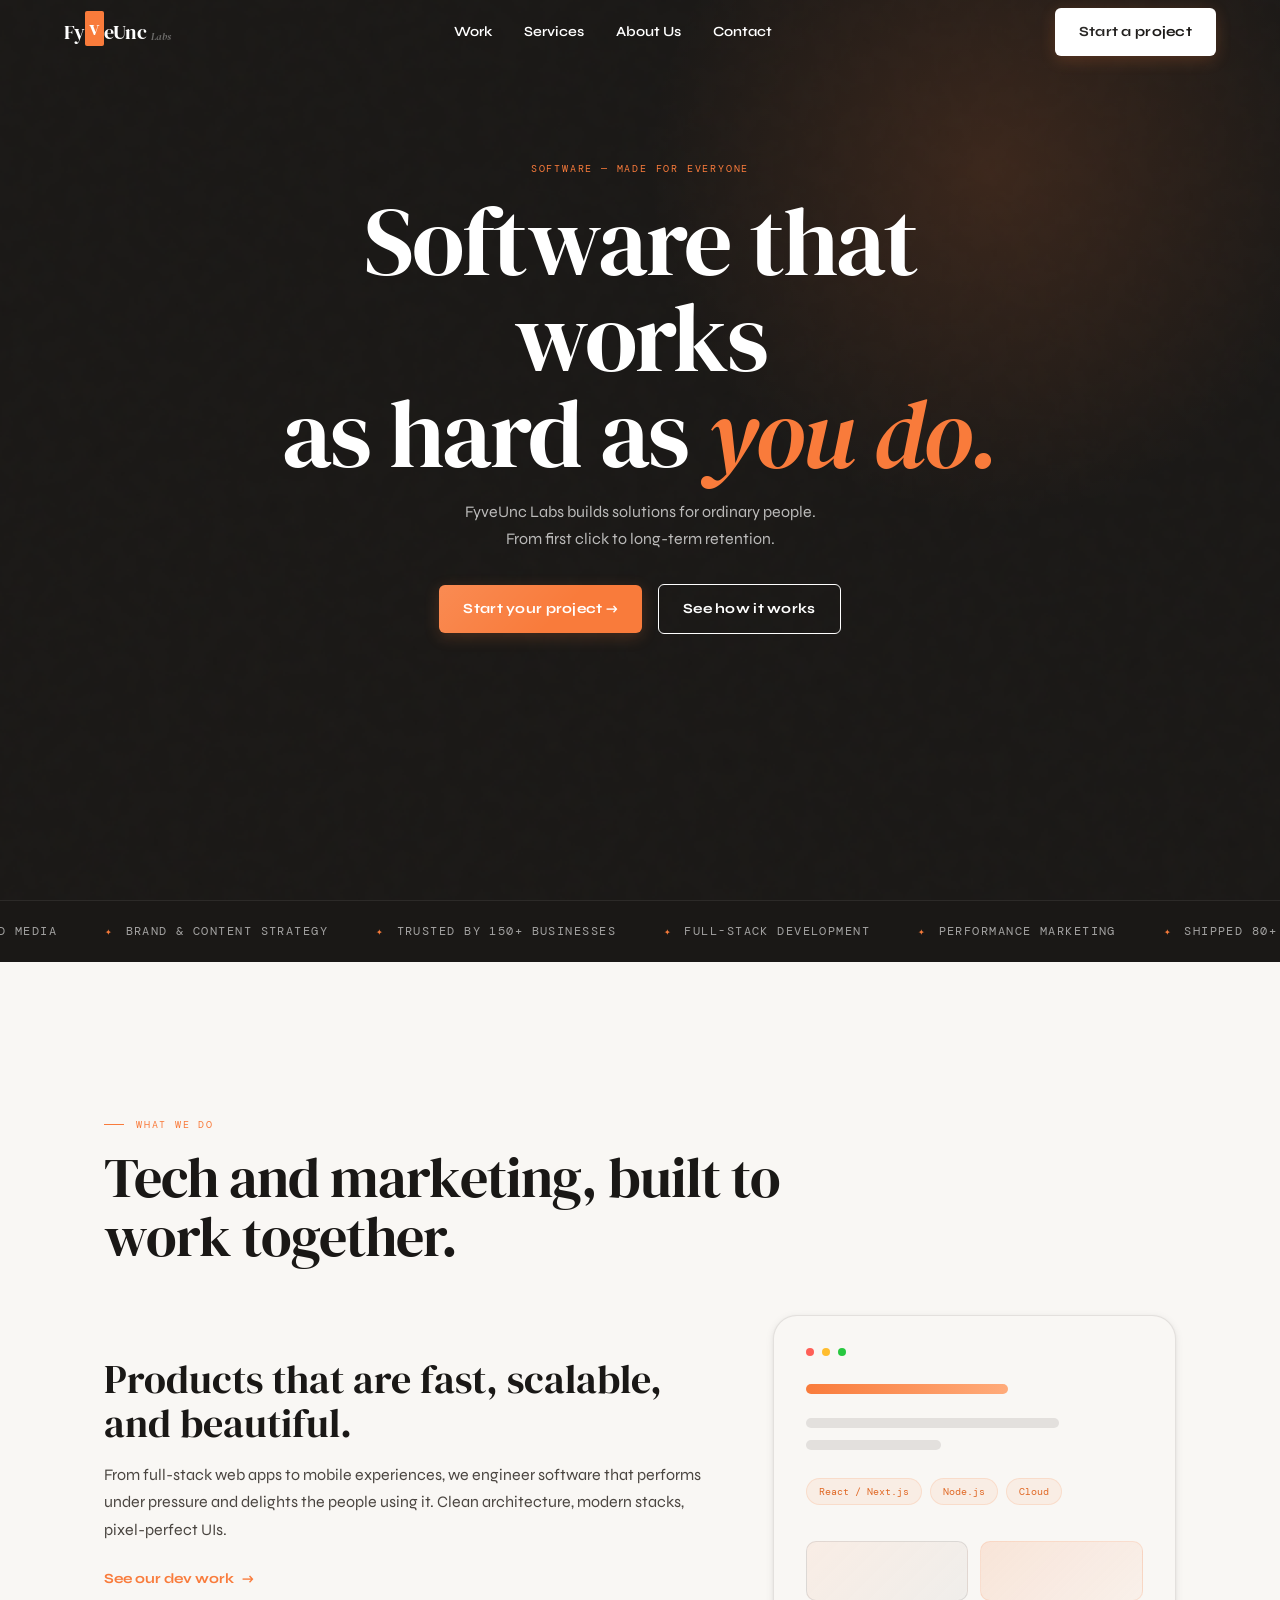
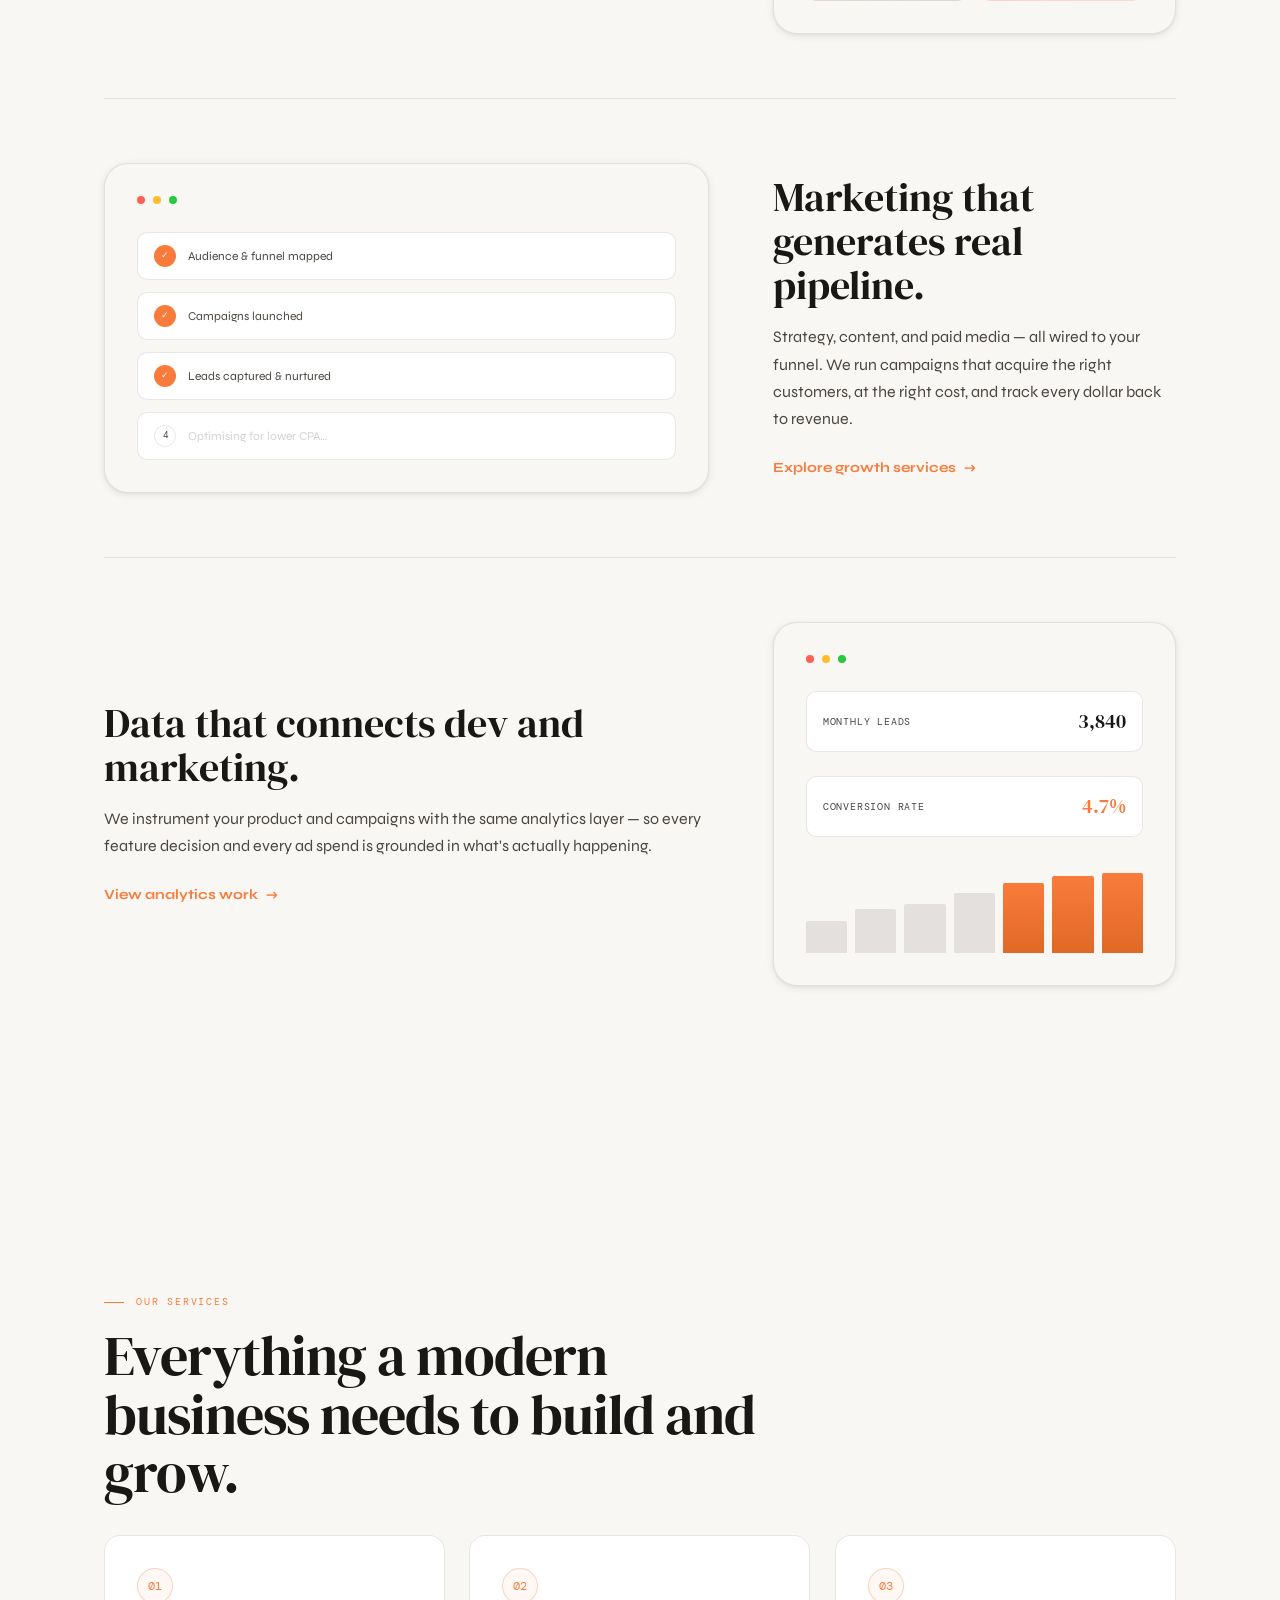
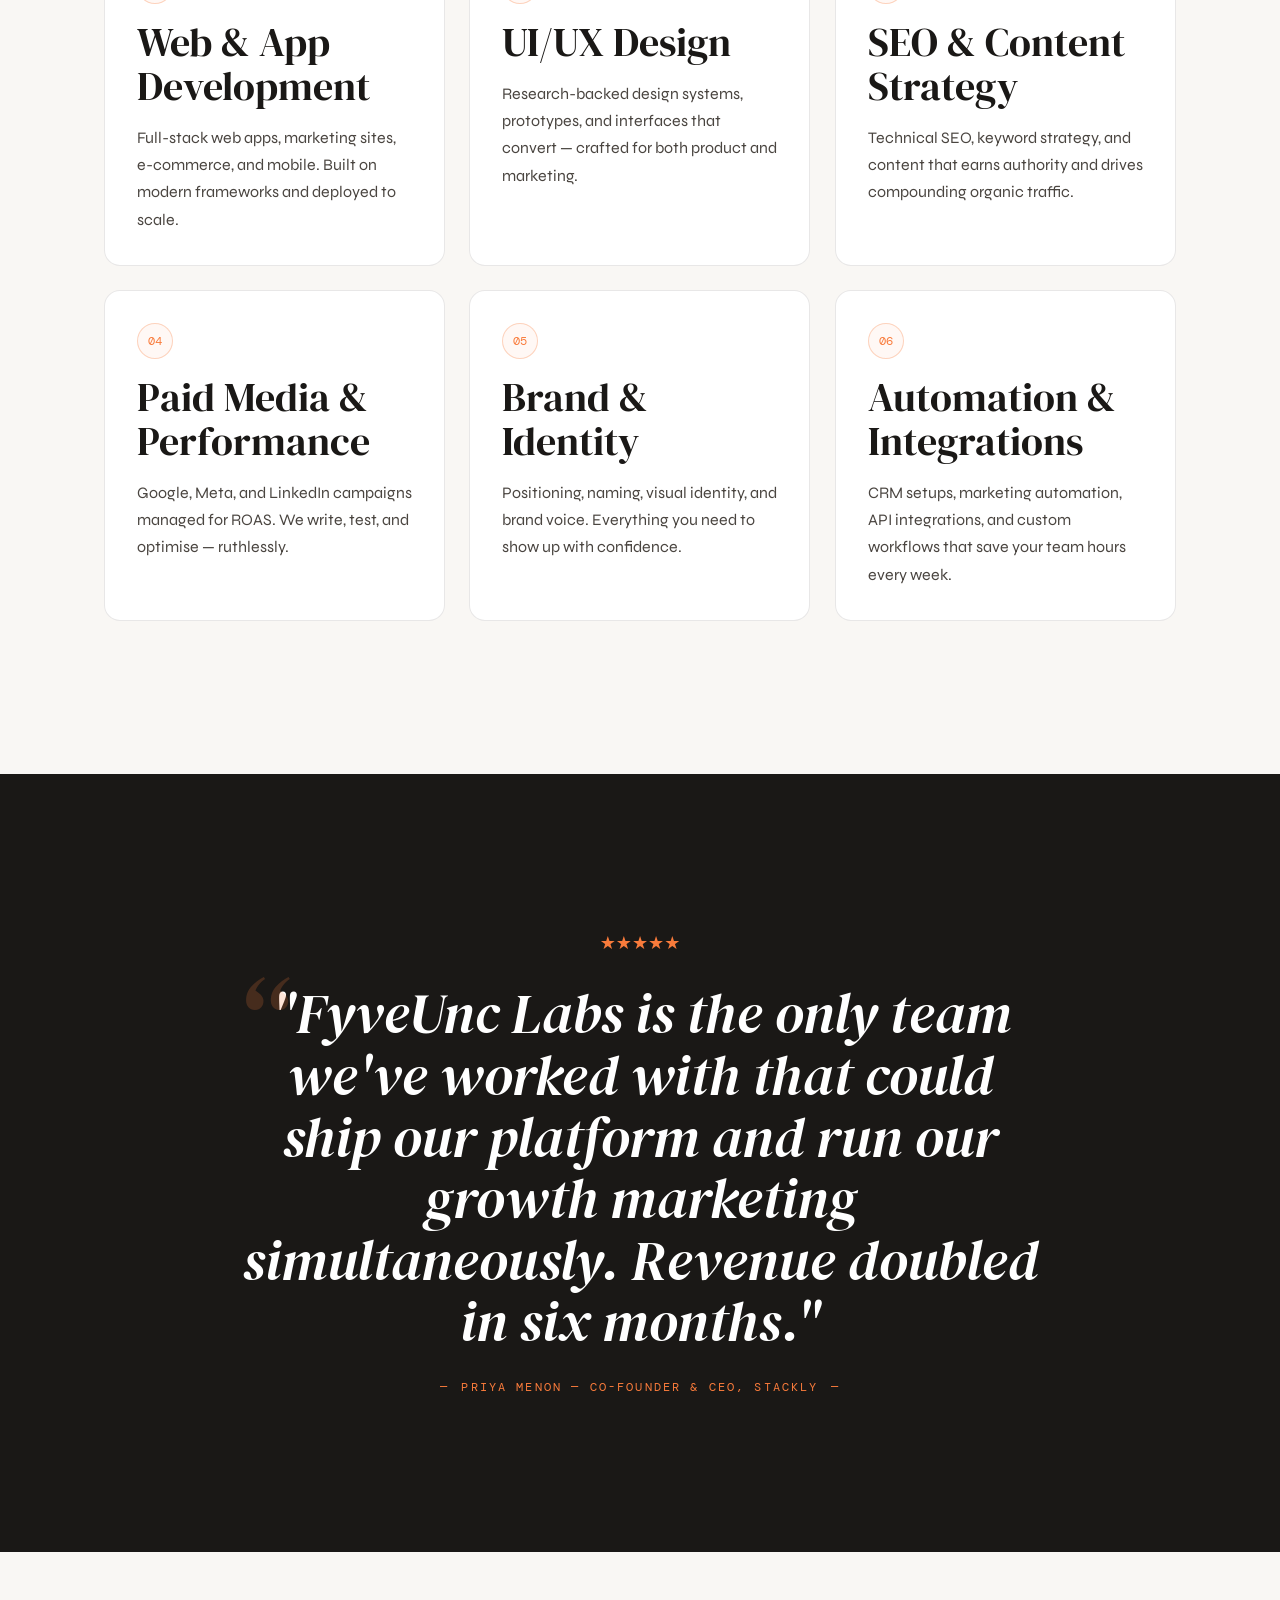
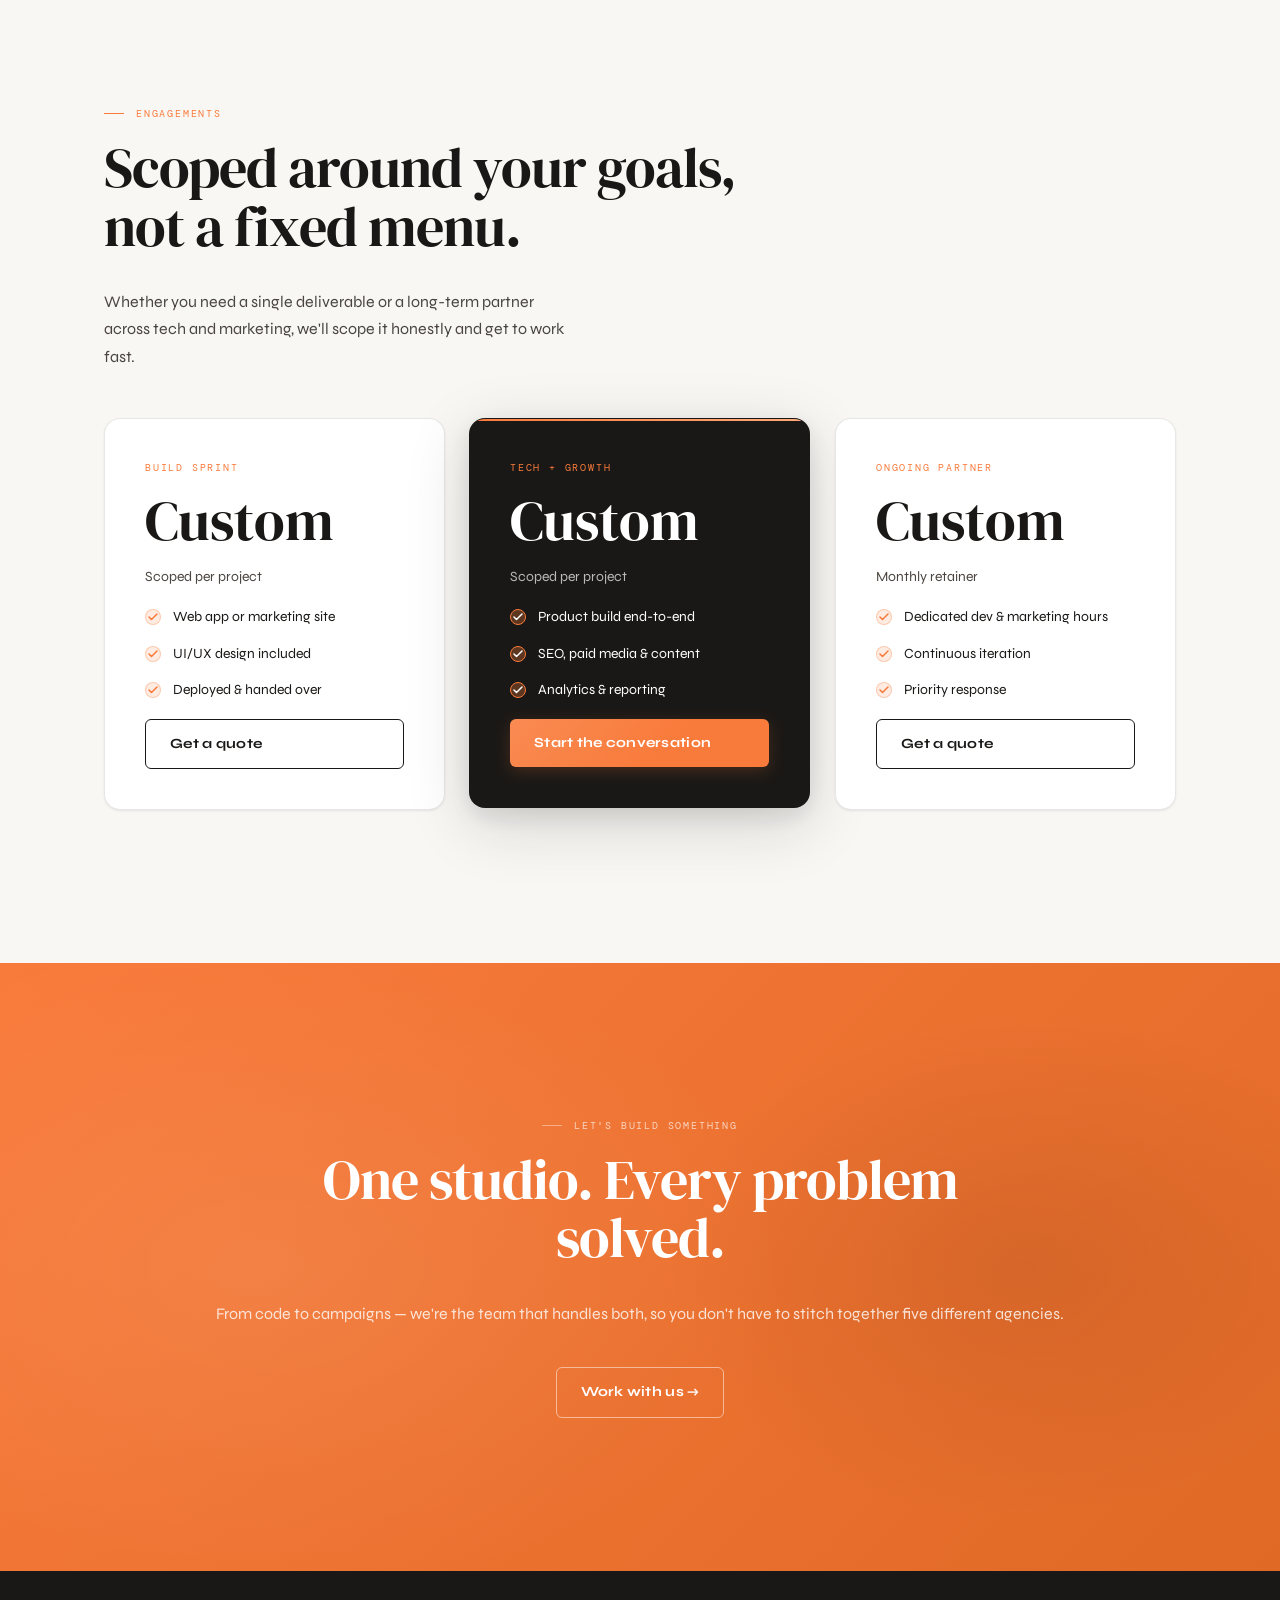
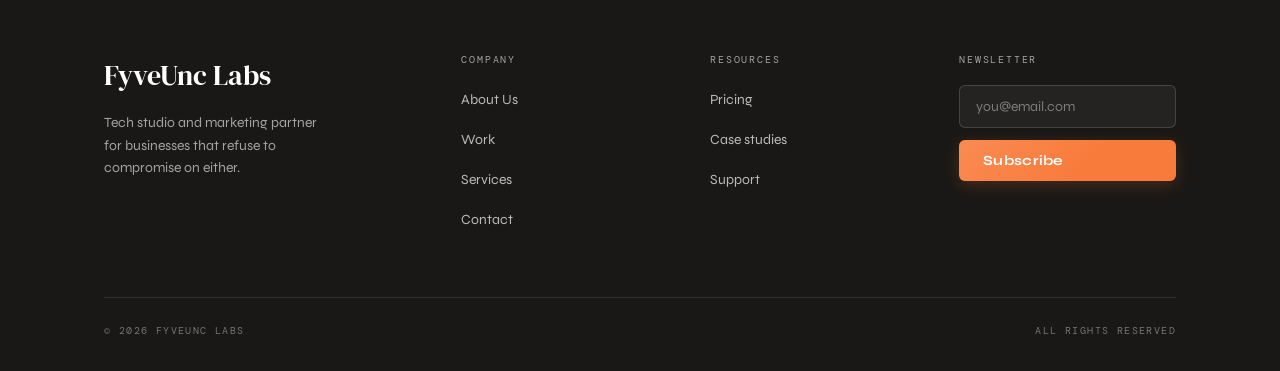
==== commit fe8bc7cf: "third commit" ====
--- a/index.html
+++ b/index.html
@@ -23,6 +23,7 @@
     <div class="nav-mobile-overlay" id="mobile-menu" aria-hidden="true">
         <a class="nav-mobile-link" href="./work.html">Work</a>
         <a class="nav-mobile-link" href="./services.html">Services</a>
+        <a class="nav-mobile-link" href="./about.html">About Us</a>
         <a class="nav-mobile-link" href="./contact.html">Contact</a>
         <a class="btn-primary" href="./contact.html" style="width:fit-content;margin-top:auto">Start a project →</a>
     </div>
@@ -35,6 +36,7 @@
         <div class="nav-links" aria-label="Primary navigation">
             <a class="nav-link" href="./work.html">Work</a>
             <a class="nav-link" href="./services.html">Services</a>
+            <a class="nav-link" href="./about.html">About Us</a>
             <a class="nav-link" href="./contact.html">Contact</a>
         </div>
         <a class="btn-primary nav-cta" href="./contact.html">Start a project</a>
@@ -335,6 +337,7 @@
                 <div>
                     <div class="footer-label">Company</div>
                     <ul class="footer-links">
+                        <li><a href="./about.html">About Us</a></li>
                         <li><a href="./work.html">Work</a></li>
                         <li><a href="./services.html">Services</a></li>
                         <li><a href="./contact.html">Contact</a></li>
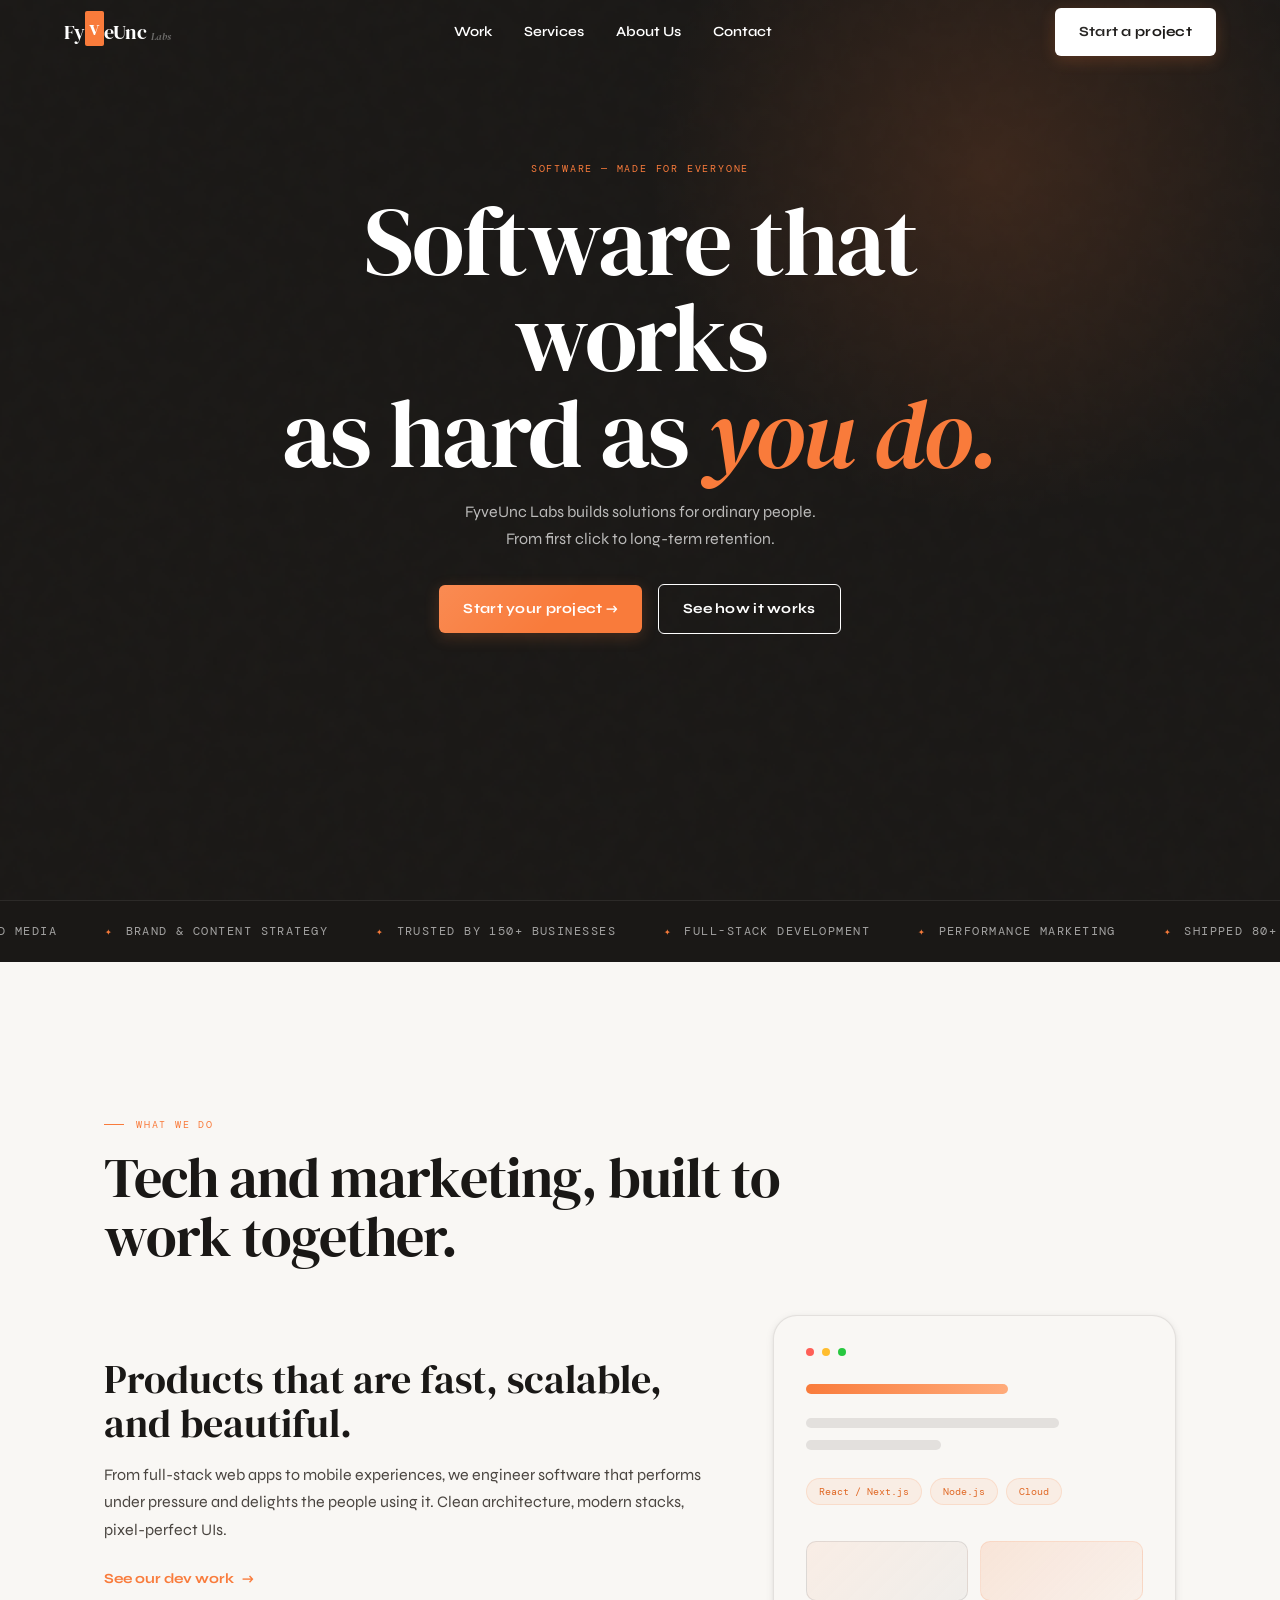
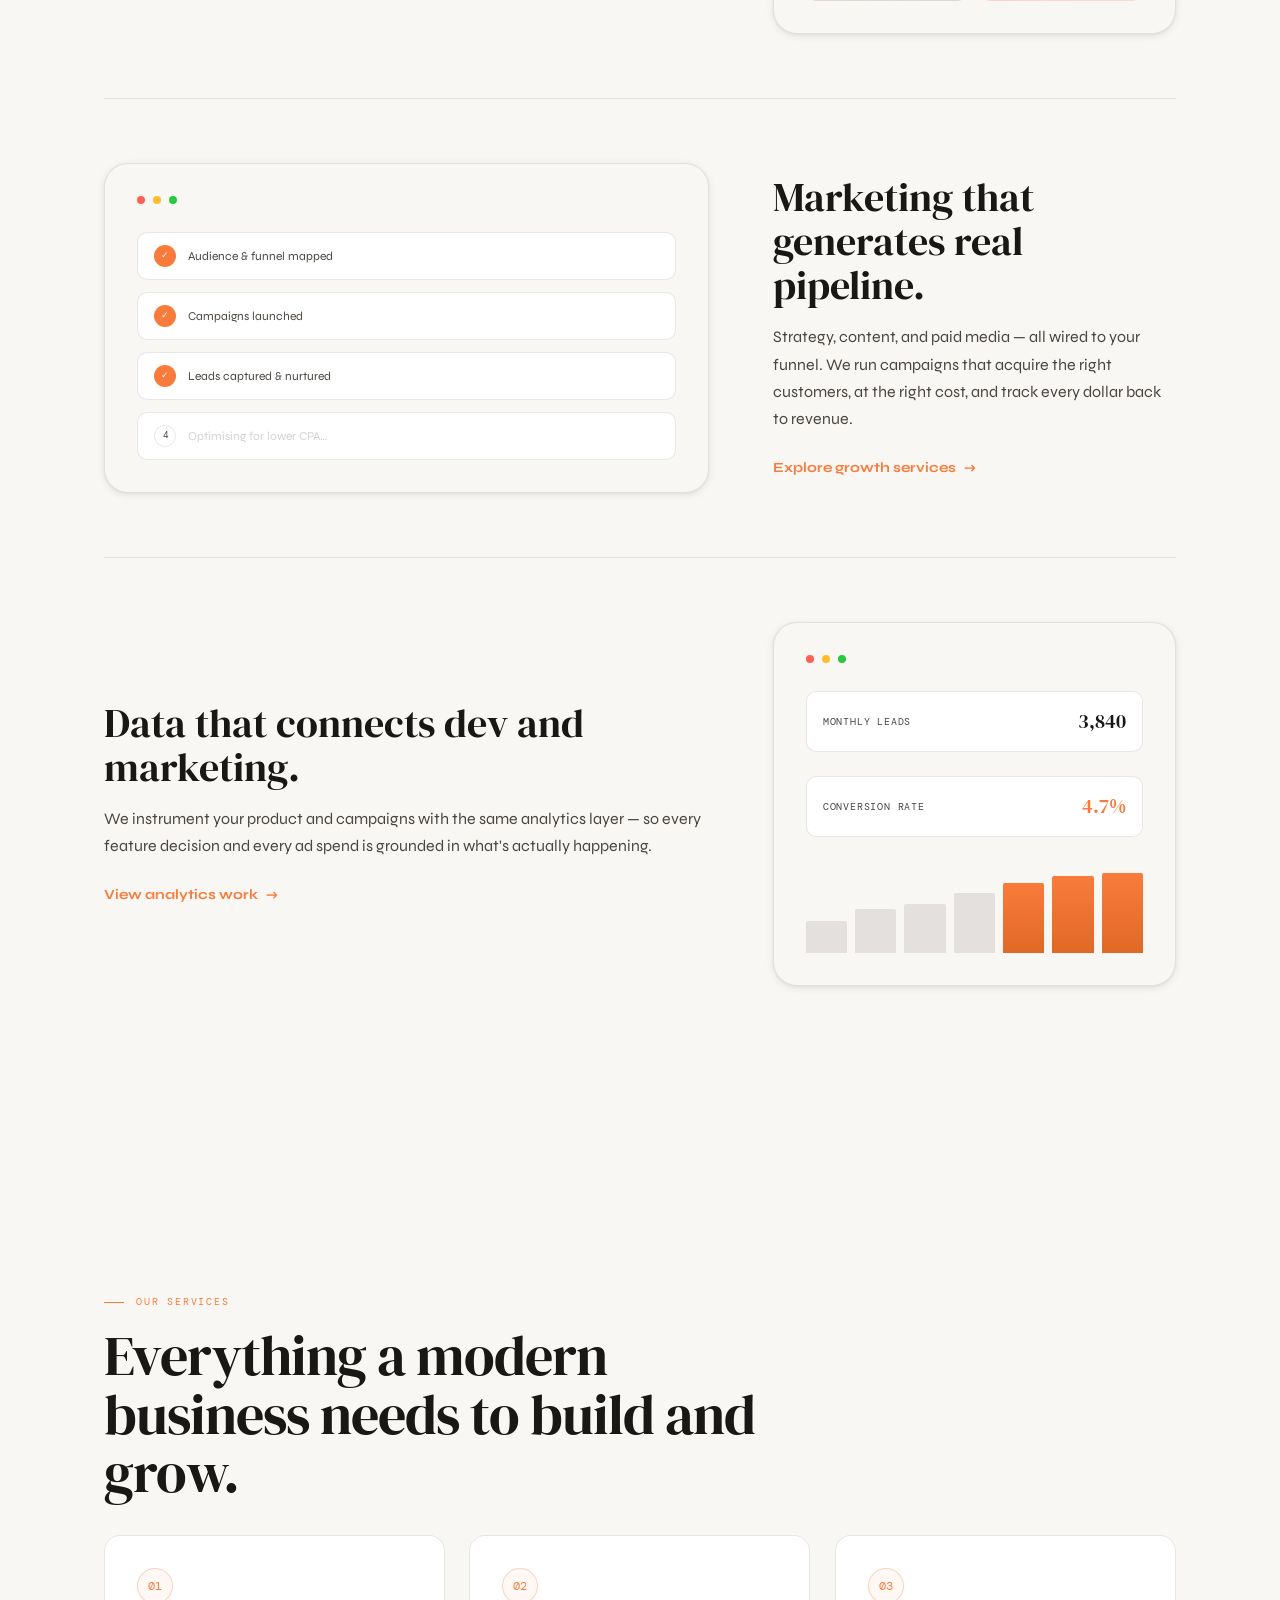
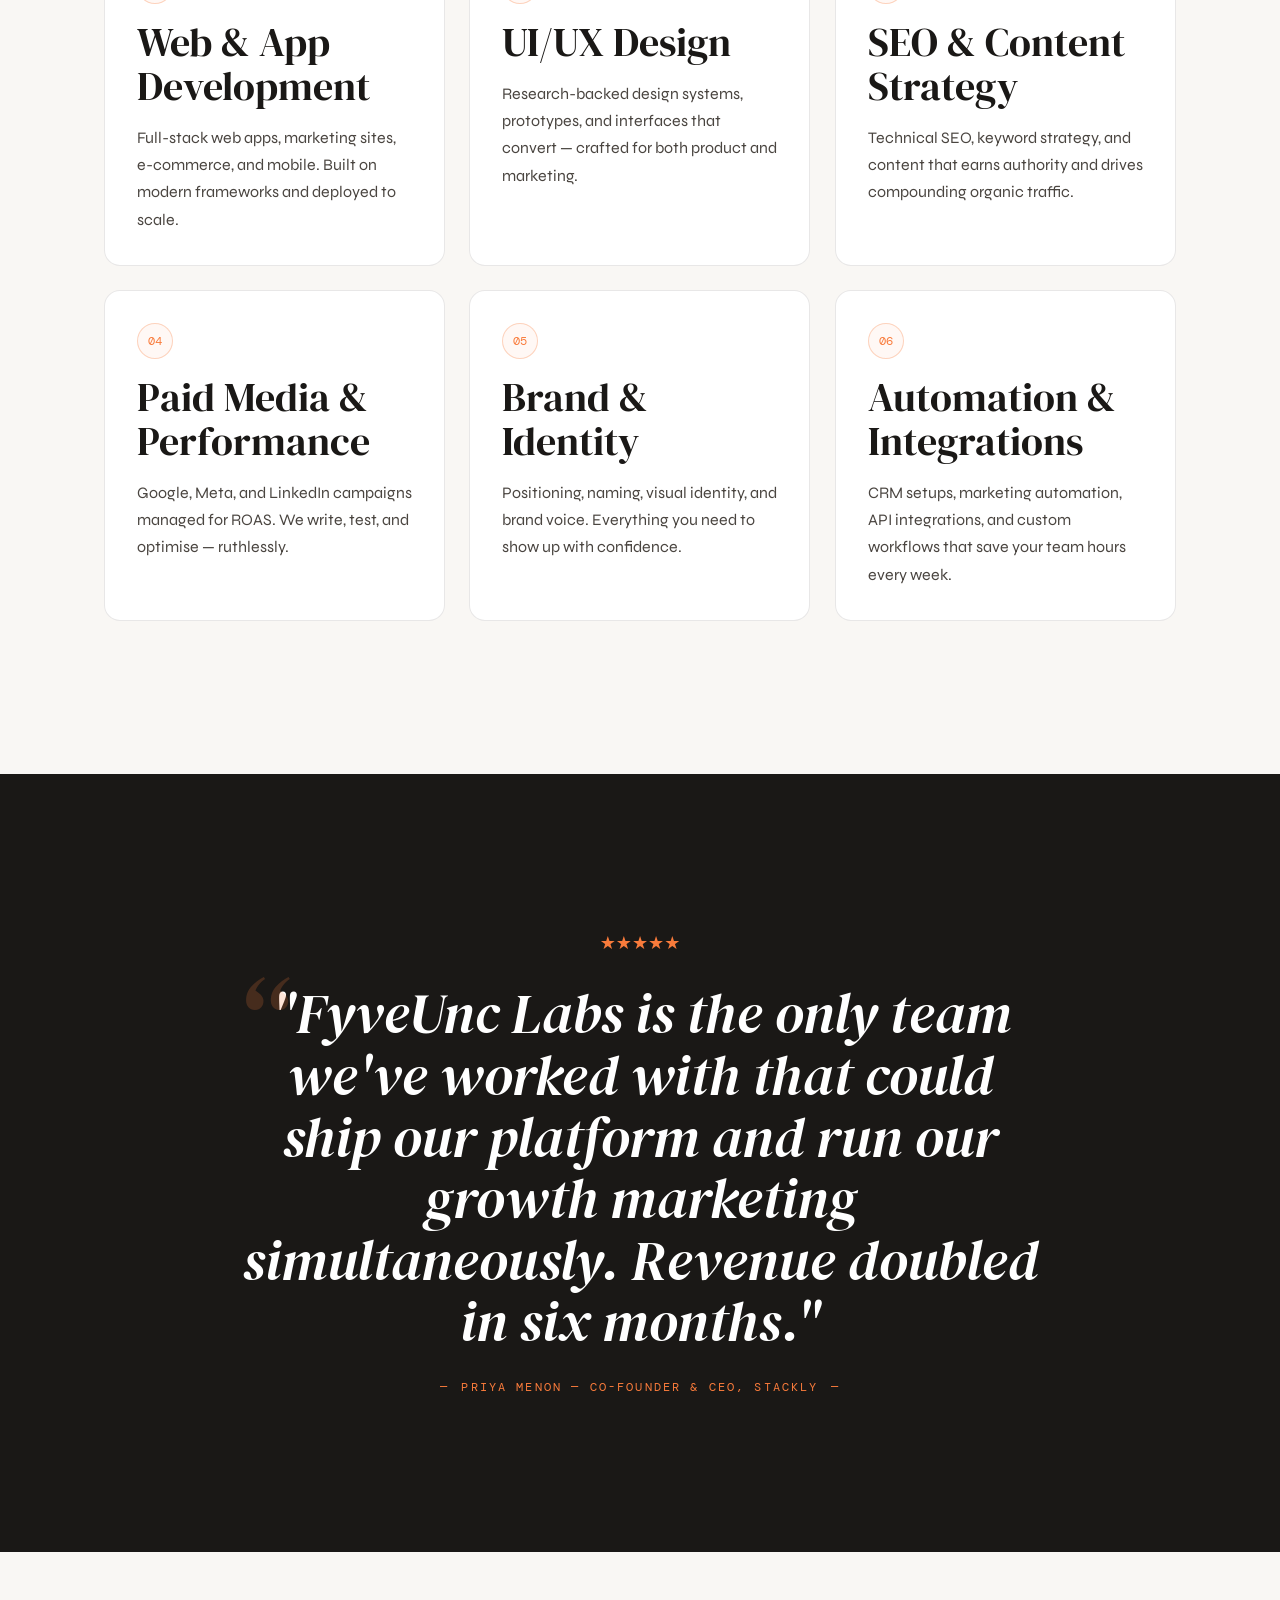
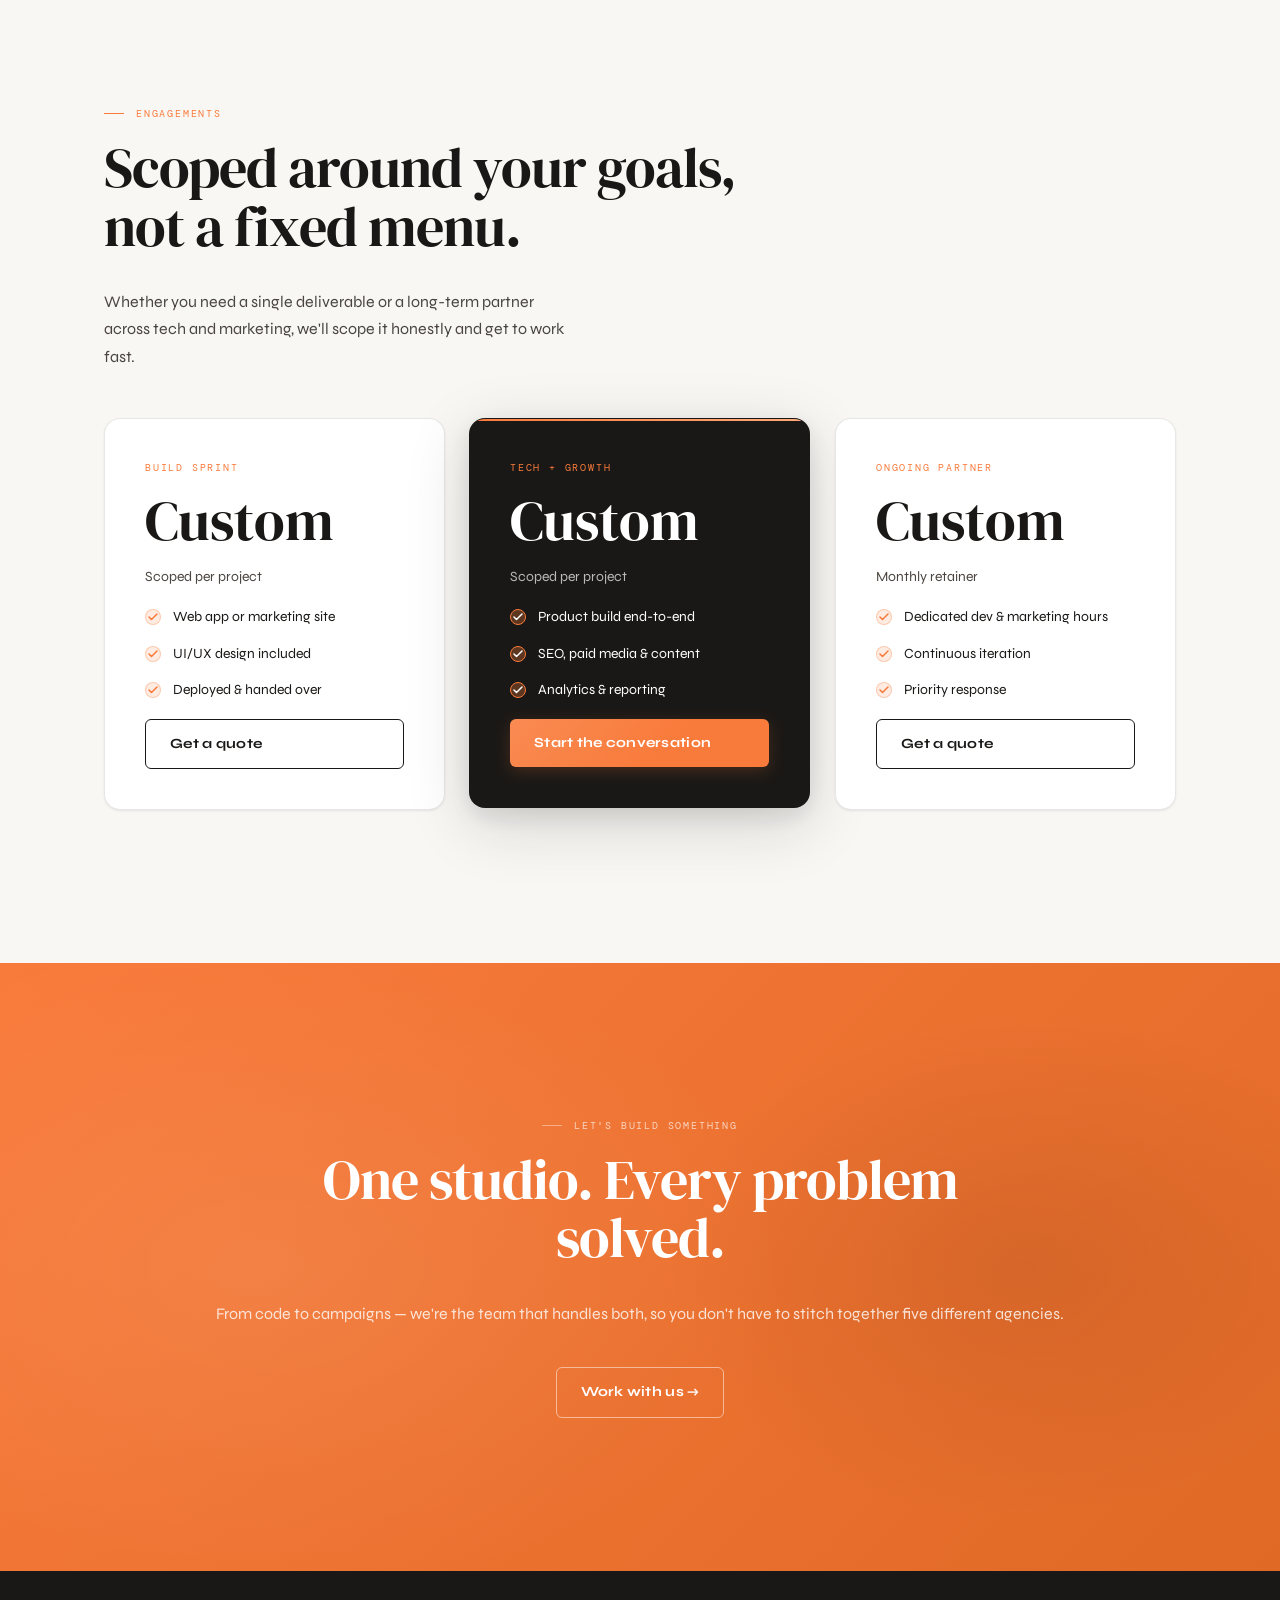
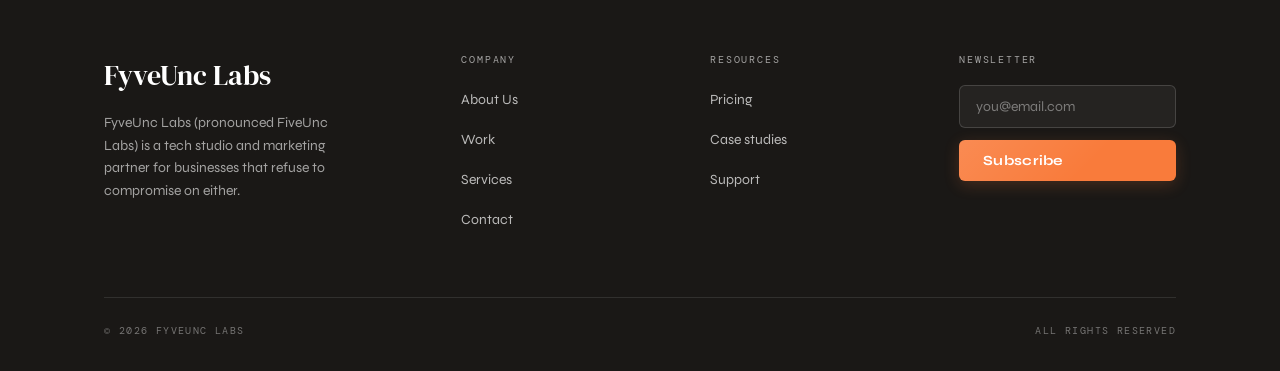
==== commit a07b460d: "fifth commit" ====
--- a/index.html
+++ b/index.html
@@ -4,15 +4,135 @@
 <head>
     <meta charset="utf-8" />
     <meta name="viewport" content="width=device-width,initial-scale=1" />
-    <title>FyveUnc Labs — Tech & Marketing Studio</title>
+
+    <!-- Primary SEO Metadata -->
+    <title>FyveUnc Labs — Tech & Growth Marketing Studio</title>
     <meta name="description"
-        content="FyveUnc Labs is a full-service tech and marketing studio. We build software, apps, and digital products — and we grow them with strategy, content, and performance marketing." />
+        content="FyveUnc Labs is a full-service tech and growth marketing studio. We build custom software, web/mobile apps, and grow them with data-driven strategy, SEO, and performance marketing." />
+    <meta name="robots" content="index, follow" />
+    <link rel="canonical" href="https://fyveunclabs.com/" />
+
+    <!-- Geo-Optimization (Local SEO) -->
+    <meta name="geo.region" content="IN-DL" />
+    <meta name="geo.placename" content="New Delhi" />
+    <meta name="geo.position" content="28.5457;77.1928" />
+    <meta name="ICBM" content="28.5457, 77.1928" />
+
+    <!-- Open Graph / Facebook -->
+    <meta property="og:type" content="website" />
+    <meta property="og:url" content="https://fyveunclabs.com/" />
+    <meta property="og:title" content="FyveUnc Labs — Tech & Growth Marketing Studio" />
+    <meta property="og:description"
+        content="FyveUnc Labs is a full-service technology and growth marketing studio in India. We design and build custom web apps, SaaS platforms, and digital products, and grow them with performance marketing, SEO, and analytics." />
+    <meta property="og:image" content="https://fyveunclabs.com/og-image.png" />
+    <meta property="og:site_name" content="FyveUnc Labs" />
+
+    <!-- Twitter -->
+    <meta property="twitter:card" content="summary_large_image" />
+    <meta property="twitter:url" content="https://fyveunclabs.com/" />
+    <meta property="twitter:title" content="FyveUnc Labs — Tech & Growth Marketing Studio" />
+    <meta property="twitter:description"
+        content="FyveUnc Labs is a full-service technology and growth marketing studio in India. We design and build custom web apps, SaaS platforms, and digital products, and grow them with performance marketing, SEO, and analytics." />
+    <meta property="twitter:image" content="https://fyveunclabs.com/og-image.png" />
+
+    <!-- Preconnect Fonts -->
     <link rel="preconnect" href="https://fonts.googleapis.com">
     <link rel="preconnect" href="https://fonts.gstatic.com" crossorigin>
     <link
         href="https://fonts.googleapis.com/css2?family=DM+Serif+Display:ital@0;1&family=Syne:wght@400;600;700&family=DM+Mono:wght@400;500&display=swap"
         rel="stylesheet">
     <link rel="stylesheet" href="./styles.css">
+
+    <!-- Structured Data (Schema.org JSON-LD) -->
+    <script type="application/ld+json">
+    {
+      "@context": "https://schema.org",
+      "@graph": [
+        {
+          "@type": "ProfessionalService",
+          "@id": "https://fyveunclabs.com/#organization",
+          "name": "FyveUnc Labs",
+          "alternateName": [
+            "FiveUnc Labs",
+            "Five Unc Labs",
+            "fiveunc",
+            "fiveunclabs",
+            "Mariana Trench Private Limited"
+          ],
+          "legalName": "Mariana Trench Private Limited",
+          "url": "https://fyveunclabs.com/",
+          "logo": {
+            "@type": "ImageObject",
+            "url": "https://fyveunclabs.com/og-image.png",
+            "caption": "FyveUnc Labs Logo"
+          },
+          "image": "https://fyveunclabs.com/og-image.png",
+          "description": "FyveUnc Labs is a full-service technology and growth marketing studio. We design and build custom web apps, SaaS platforms, and digital products, and grow them with performance marketing, SEO, and analytics.",
+          "telephone": "+919876543210",
+          "email": "hello@fyveunclabs.com",
+          "address": {
+            "@type": "PostalAddress",
+            "streetAddress": "IIT Delhi Campus, Hauz Khas",
+            "addressLocality": "New Delhi",
+            "addressRegion": "Delhi",
+            "postalCode": "110016",
+            "addressCountry": "IN"
+          },
+          "geo": {
+            "@type": "GeoCoordinates",
+            "latitude": 28.5457,
+            "longitude": 77.1928
+          },
+          "areaServed": [
+            {
+              "@type": "Country",
+              "name": "India"
+            },
+            {
+              "@type": "Country",
+              "name": "United States"
+            },
+            {
+              "@type": "Country",
+              "name": "United Kingdom"
+            },
+            {
+              "@type": "Country",
+              "name": "Canada"
+            },
+            {
+              "@type": "Country",
+              "name": "Australia"
+            }
+          ],
+          "knowsAbout": [
+            "Web Development",
+            "Mobile App Development",
+            "UI/UX Design",
+            "Search Engine Optimization (SEO)",
+            "Performance Marketing",
+            "Brand Strategy",
+            "Analytics & Reporting"
+          ],
+          "sameAs": [
+            "https://www.linkedin.com/company/fyveunclabs",
+            "https://twitter.com/fyveunclabs",
+            "https://www.instagram.com/fyveunclabs"
+          ]
+        },
+        {
+          "@type": "WebSite",
+          "@id": "https://fyveunclabs.com/#website",
+          "url": "https://fyveunclabs.com/",
+          "name": "FyveUnc Labs",
+          "description": "Software that works as hard as you do.",
+          "publisher": {
+            "@id": "https://fyveunclabs.com/#organization"
+          }
+        }
+      ]
+    }
+    </script>
 </head>
 
 <body class="theme-hero">
@@ -331,8 +451,7 @@
             <div class="footer-grid">
                 <div>
                     <div class="footer-brand">FyveUnc Labs</div>
-                    <p class="text-body footer-muted">Tech studio and marketing partner for businesses that refuse to
-                        compromise on either.</p>
+                    <p class="text-body footer-muted">FyveUnc Labs (pronounced FiveUnc Labs) is a tech studio and marketing partner for businesses that refuse to compromise on either.</p>
                 </div>
                 <div>
                     <div class="footer-label">Company</div>
